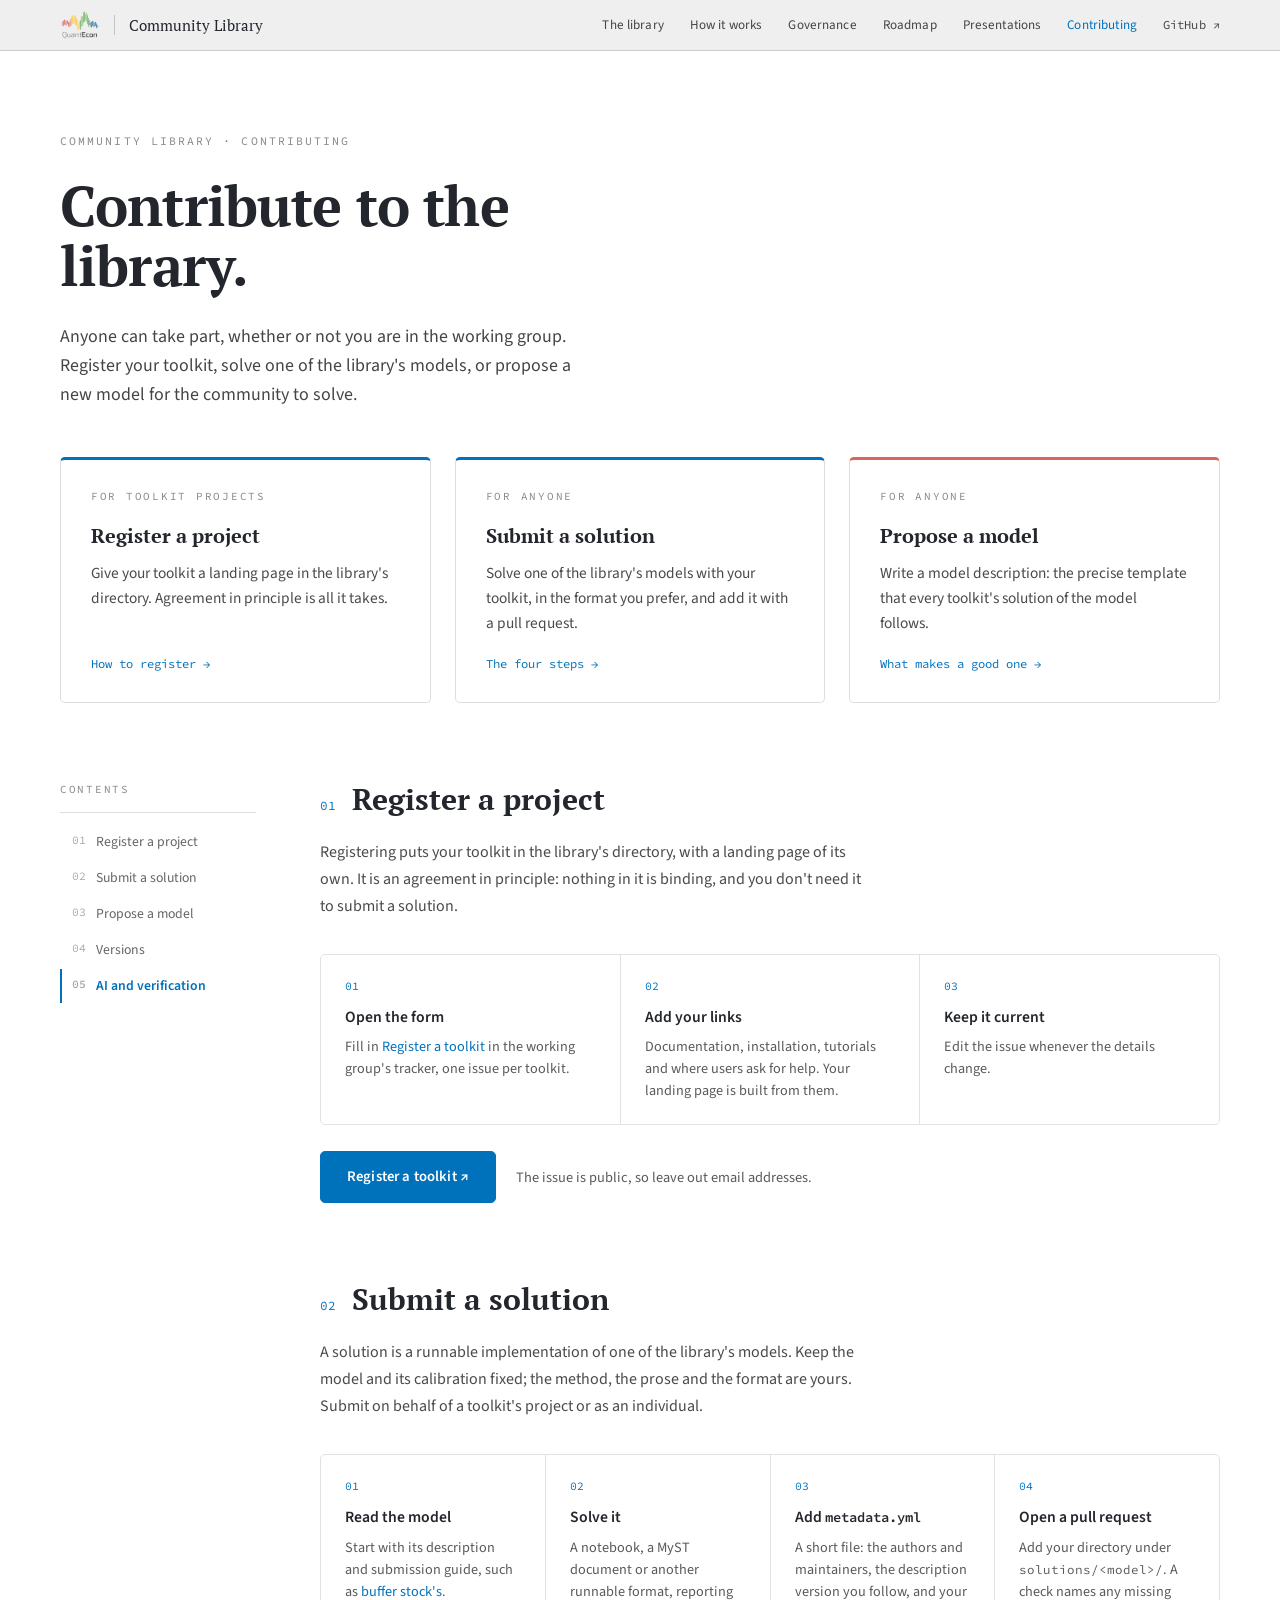
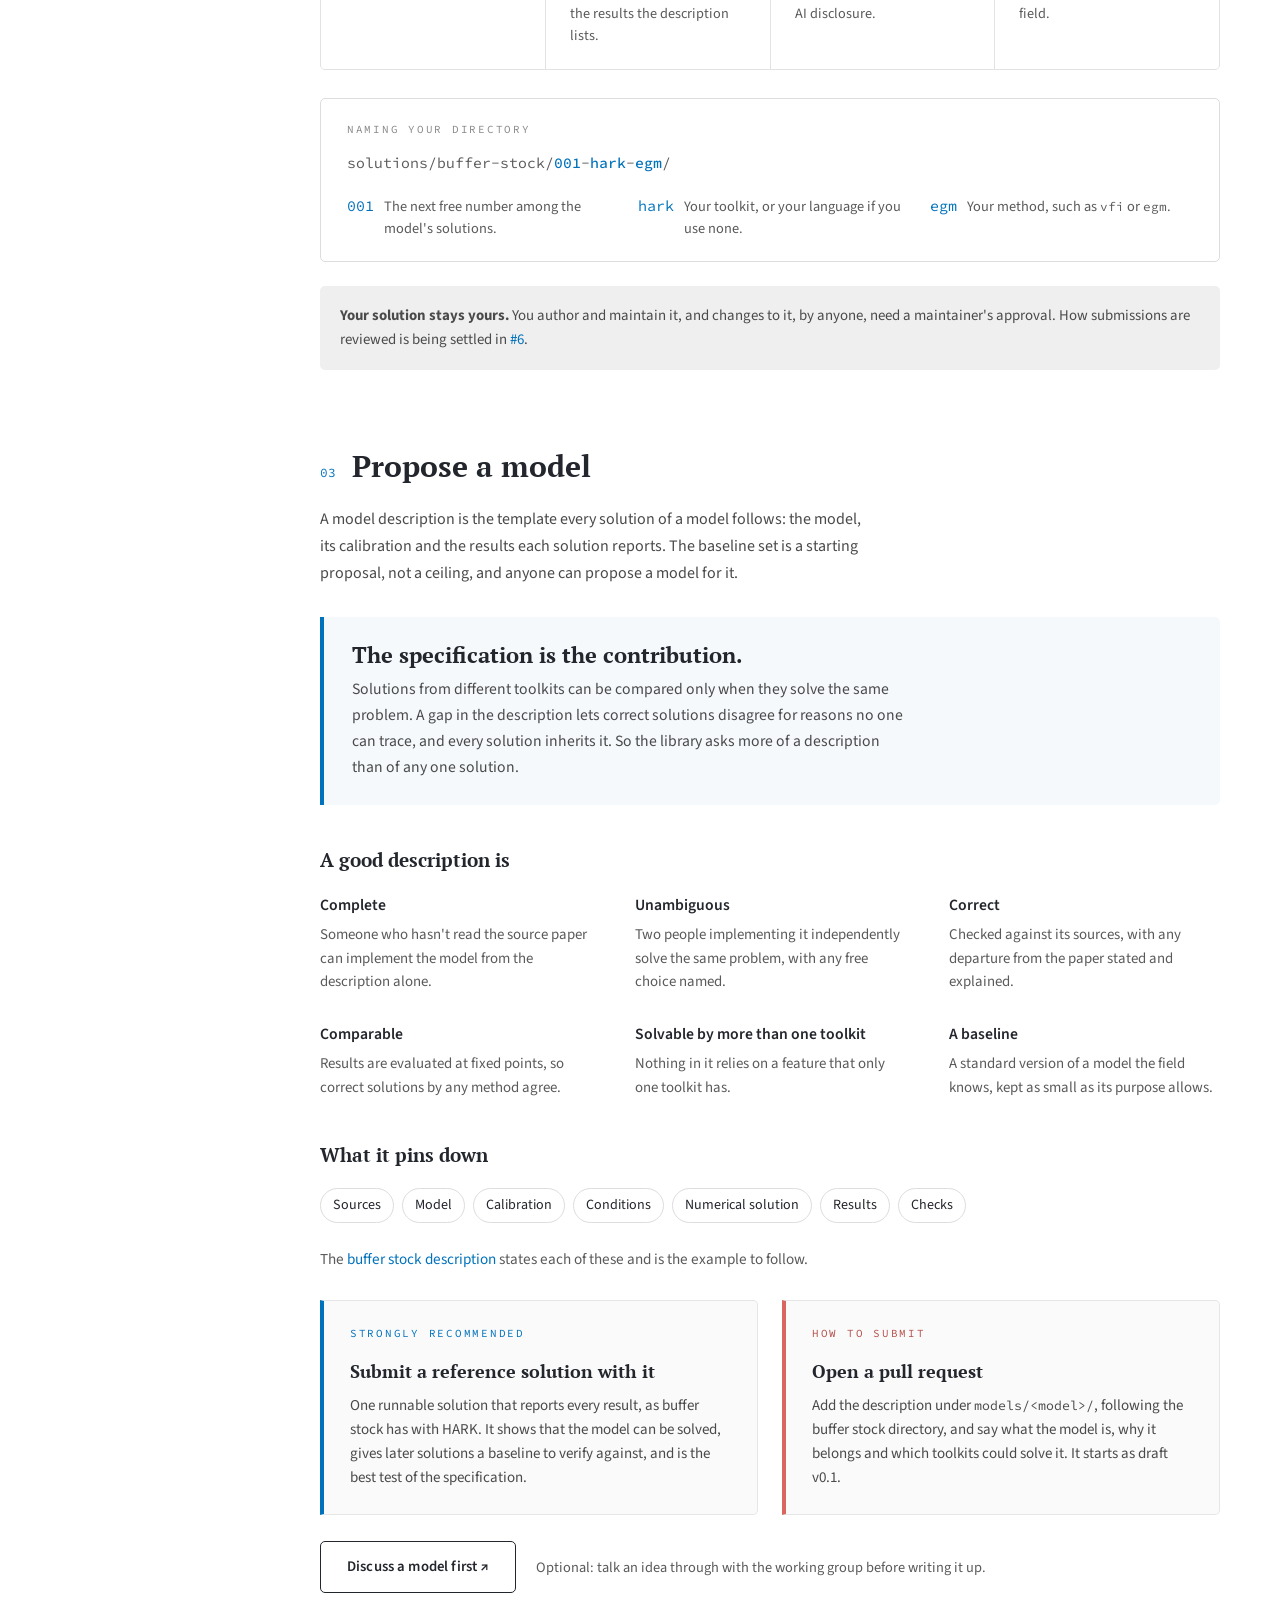
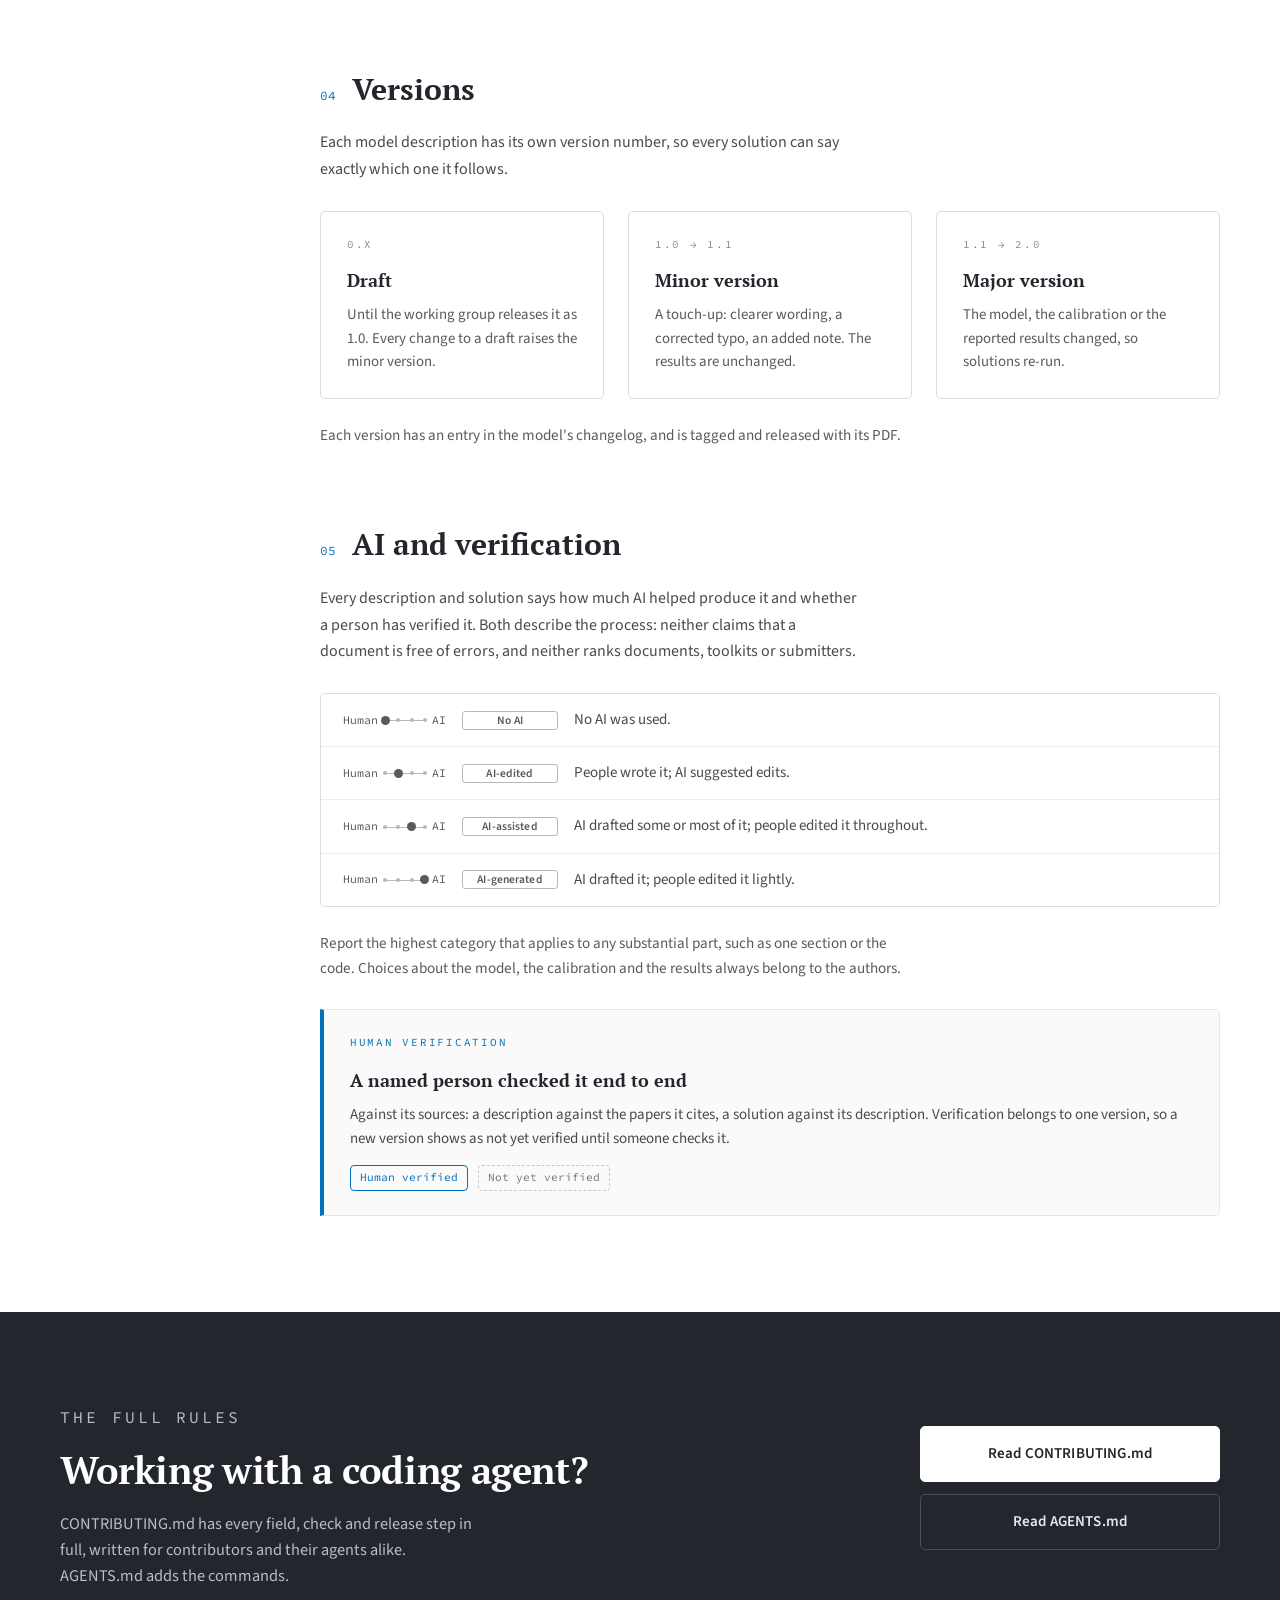
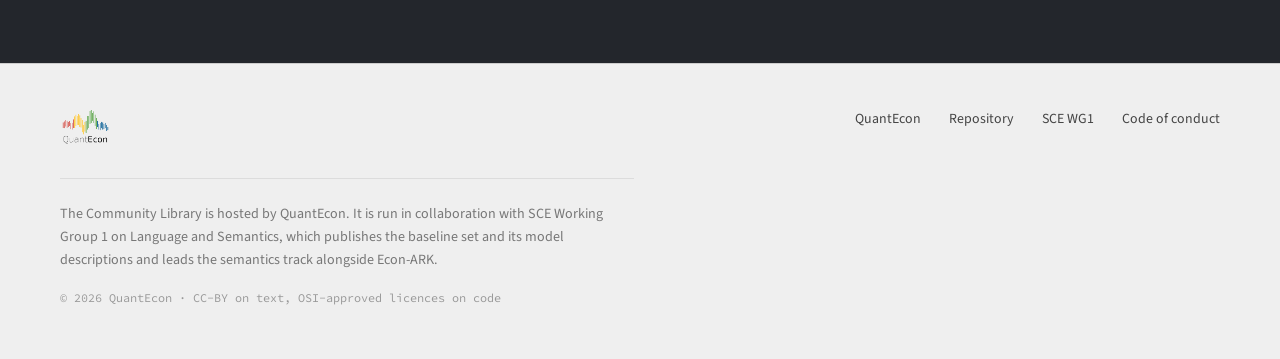
==== docs/contributing/index.html @ 9e37e5a8 "Write the contributing page for people, not from CONTRIBUTING.md CONTRIBUTING.md is the agent interf" ====
<!DOCTYPE html>
<html lang="en">
<head>
<meta charset="utf-8">
<meta name="viewport" content="width=device-width, initial-scale=1">
<title>Contribute · QuantEcon Community Library</title>
<meta name="description" content="Register your toolkit, submit a solution or propose a model for the QuantEcon Community Library.">
<meta property="og:title" content="Contribute · QuantEcon Community Library">
<meta property="og:description" content="Register your toolkit, submit a solution or propose a model for the QuantEcon Community Library.">
<meta property="og:type" content="website">
<meta property="og:url" content="https://quantecon.github.io/community-library/contributing/">
<meta property="og:image" content="https://quantecon.github.io/community-library/assets/quantecon-logo.png">
<link rel="canonical" href="https://quantecon.github.io/community-library/contributing/">
<link rel="icon" href="../assets/quantecon-logo.png">
<link rel="preconnect" href="https://fonts.googleapis.com">
<link rel="preconnect" href="https://fonts.gstatic.com" crossorigin>
<link rel="stylesheet" href="https://fonts.googleapis.com/css2?family=PT+Serif:wght@400;700&family=Source+Sans+Pro:wght@300;400;600;700&family=Source+Code+Pro:wght@400;500&display=swap">
<link rel="stylesheet" href="../site.css">
<script src="../site.js" defer></script>
</head>
<body>

<!-- The guide for people. CONTRIBUTING.md holds the full rules, for
     contributors and coding agents; when a rule there changes, update this
     page to match. tools/check_metadata.py checks the AI categories below
     against the schema. -->

<a class="skip-link" href="#main">Skip to content</a>

<div class="topbar">
  <div class="wrap topbar-inner">
    <a class="brand" href="../">
      <img src="../assets/quantecon-logo.png" alt="QuantEcon">
      <span class="brand-rule" aria-hidden="true"></span>
      <span class="brand-label">Community Library</span>
    </a>
    <nav aria-label="Primary">
      <ul class="topnav">
        <li><a href="../#library">The library</a></li>
        <li><a href="../#how">How it works</a></li>
        <li><a href="../#governance">Governance</a></li>
        <li><a href="../#roadmap">Roadmap</a></li>
        <li><a href="../#presentations">Presentations</a></li>
        <li><a href="./" aria-current="page">Contributing</a></li>
        <li class="topnav-gh"><a class="gh" href="https://github.com/QuantEcon/community-library">GitHub&nbsp;↗</a></li>
      </ul>
    </nav>
  </div>
</div>

<section class="hero">
  <div class="wrap">
    <div class="hero-main">
      <p class="hero-eyebrow">Community Library · Contributing</p>
      <h1>Contribute to the library.</h1>
      <p class="hero-lede">Anyone can take part, whether or not you are in the working group. Register your toolkit, solve one of the library's models, or propose a new model for the community to solve.</p>
    </div>
  </div>
</section>

<section class="paths" aria-labelledby="paths-title">
  <div class="wrap">
    <h2 class="sr-only" id="paths-title">Ways to contribute</h2>
    <div class="cards">
      <a class="card" href="#register">
        <span class="eyebrow">For toolkit projects</span>
        <h3>Register a project</h3>
        <p>Give your toolkit a landing page in the library's directory. Agreement in principle is all it takes.</p>
        <span class="go">How to register →</span>
      </a>
      <a class="card" href="#solution">
        <span class="eyebrow">For anyone</span>
        <h3>Submit a solution</h3>
        <p>Solve one of the library's models with your toolkit, in the format you prefer, and add it with a pull request.</p>
        <span class="go">The four steps →</span>
      </a>
      <a class="card is-secondary" href="#propose">
        <span class="eyebrow">For anyone</span>
        <h3>Propose a model</h3>
        <p>Write a model description: the precise template that every toolkit's solution of the model follows.</p>
        <span class="go">What makes a good one →</span>
      </a>
    </div>
  </div>
</section>

<div class="wrap layout">

  <nav class="rail" aria-label="Contents">
    <div class="rail-head eyebrow">Contents</div>
    <ul>
      <li><a href="#register" data-navlink="register"><span class="n">01</span>Register a project</a></li>
      <li><a href="#solution" data-navlink="solution"><span class="n">02</span>Submit a solution</a></li>
      <li><a href="#propose" data-navlink="propose"><span class="n">03</span>Propose a model</a></li>
      <li><a href="#versions" data-navlink="versions"><span class="n">04</span>Versions</a></li>
      <li><a href="#ai" data-navlink="ai"><span class="n">05</span>AI and verification</a></li>
    </ul>
  </nav>

  <main class="main" id="main">

    <section class="section" id="register" data-spy="register">
      <div class="section-head">
        <span class="n">01</span>
        <h2>Register a project</h2>
      </div>
      <p class="section-lede">Registering puts your toolkit in the library's directory, with a landing page of its own. It is an agreement in principle: nothing in it is binding, and you don't need it to submit a solution.</p>

      <div class="steps">
        <div class="step">
          <span class="n">01</span>
          <h3>Open the form</h3>
          <p>Fill in <a href="https://github.com/econ-ark/sce-wg-1/issues/new?template=register-toolkit.yml">Register a toolkit</a> in the working group's tracker, one issue per toolkit.</p>
        </div>
        <div class="step">
          <span class="n">02</span>
          <h3>Add your links</h3>
          <p>Documentation, installation, tutorials and where users ask for help. Your landing page is built from them.</p>
        </div>
        <div class="step">
          <span class="n">03</span>
          <h3>Keep it current</h3>
          <p>Edit the issue whenever the details change.</p>
        </div>
      </div>

      <div class="section-actions">
        <a class="btn btn-solid" href="https://github.com/econ-ark/sce-wg-1/issues/new?template=register-toolkit.yml">Register a toolkit ↗</a>
        <span class="section-actions-note">The issue is public, so leave out email addresses.</span>
      </div>
    </section>

    <section class="section" id="solution" data-spy="solution">
      <div class="section-head">
        <span class="n">02</span>
        <h2>Submit a solution</h2>
      </div>
      <p class="section-lede">A solution is a runnable implementation of one of the library's models. Keep the model and its calibration fixed; the method, the prose and the format are yours. Submit on behalf of a toolkit's project or as an individual.</p>

      <div class="steps">
        <div class="step">
          <span class="n">01</span>
          <h3>Read the model</h3>
          <p>Start with its description and submission guide, such as <a href="../models/buffer-stock/">buffer stock's</a>.</p>
        </div>
        <div class="step">
          <span class="n">02</span>
          <h3>Solve it</h3>
          <p>A notebook, a MyST document or another runnable format, reporting the results the description lists.</p>
        </div>
        <div class="step">
          <span class="n">03</span>
          <h3>Add <code>metadata.yml</code></h3>
          <p>A short file: the authors and maintainers, the description version you follow, and your AI disclosure.</p>
        </div>
        <div class="step">
          <span class="n">04</span>
          <h3>Open a pull request</h3>
          <p>Add your directory under <code>solutions/&lt;model&gt;/</code>. A check names any missing field.</p>
        </div>
      </div>

      <figure class="anatomy">
        <figcaption class="eyebrow">Naming your directory</figcaption>
        <p class="anatomy-path"><code>solutions/buffer-stock/<b>001</b>-<b>hark</b>-<b>egm</b>/</code></p>
        <dl class="anatomy-key">
          <div><dt><code>001</code></dt><dd>The next free number among the model's solutions.</dd></div>
          <div><dt><code>hark</code></dt><dd>Your toolkit, or your language if you use none.</dd></div>
          <div><dt><code>egm</code></dt><dd>Your method, such as <code>vfi</code> or <code>egm</code>.</dd></div>
        </dl>
      </figure>

      <p class="callout"><strong>Your solution stays yours.</strong> You author and maintain it, and changes to it, by anyone, need a maintainer's approval. How submissions are reviewed is being settled in <a href="https://github.com/QuantEcon/community-library/issues/6">#6</a>.</p>
    </section>

    <section class="section" id="propose" data-spy="propose">
      <div class="section-head">
        <span class="n">03</span>
        <h2>Propose a model</h2>
      </div>
      <p class="section-lede">A model description is the template every solution of a model follows: the model, its calibration and the results each solution reports. The baseline set is a starting proposal, not a ceiling, and anyone can propose a model for it.</p>

      <blockquote class="principle">
        <p class="principle-head">The specification is the contribution.</p>
        <p>Solutions from different toolkits can be compared only when they solve the same problem. A gap in the description lets correct solutions disagree for reasons no one can trace, and every solution inherits it. So the library asks more of a description than of any one solution.</p>
      </blockquote>

      <h3 class="sub-head">A good description is</h3>
      <dl class="payoff-grid">
        <div><dt>Complete</dt><dd>Someone who hasn't read the source paper can implement the model from the description alone.</dd></div>
        <div><dt>Unambiguous</dt><dd>Two people implementing it independently solve the same problem, with any free choice named.</dd></div>
        <div><dt>Correct</dt><dd>Checked against its sources, with any departure from the paper stated and explained.</dd></div>
        <div><dt>Comparable</dt><dd>Results are evaluated at fixed points, so correct solutions by any method agree.</dd></div>
        <div><dt>Solvable by more than one toolkit</dt><dd>Nothing in it relies on a feature that only one toolkit has.</dd></div>
        <div><dt>A baseline</dt><dd>A standard version of a model the field knows, kept as small as its purpose allows.</dd></div>
      </dl>

      <h3 class="sub-head">What it pins down</h3>
      <ul class="chips" aria-label="The parts of a model description">
        <li>Sources</li>
        <li>Model</li>
        <li>Calibration</li>
        <li>Conditions</li>
        <li>Numerical solution</li>
        <li>Results</li>
        <li>Checks</li>
      </ul>
      <p class="section-note">The <a href="../models/buffer-stock/">buffer stock description</a> states each of these and is the example to follow.</p>

      <div class="panels">
        <div class="panel">
          <span class="eyebrow">Strongly recommended</span>
          <h3>Submit a reference solution with it</h3>
          <p>One runnable solution that reports every result, as buffer stock has with HARK. It shows that the model can be solved, gives later solutions a baseline to verify against, and is the best test of the specification.</p>
        </div>
        <div class="panel is-secondary">
          <span class="eyebrow">How to submit</span>
          <h3>Open a pull request</h3>
          <p>Add the description under <code>models/&lt;model&gt;/</code>, following the buffer stock directory, and say what the model is, why it belongs and which toolkits could solve it. It starts as draft v0.1.</p>
        </div>
      </div>

      <div class="section-actions">
        <a class="btn btn-outline" href="https://github.com/econ-ark/sce-wg-1/issues/new?template=model-family.yml">Discuss a model first ↗</a>
        <span class="section-actions-note">Optional: talk an idea through with the working group before writing it up.</span>
      </div>
    </section>

    <section class="section" id="versions" data-spy="versions">
      <div class="section-head">
        <span class="n">04</span>
        <h2>Versions</h2>
      </div>
      <p class="section-lede">Each model description has its own version number, so every solution can say exactly which one it follows.</p>

      <div class="roles versions">
        <div class="role">
          <span class="eyebrow">0.x</span>
          <h3>Draft</h3>
          <p>Until the working group releases it as 1.0. Every change to a draft raises the minor version.</p>
        </div>
        <div class="role">
          <span class="eyebrow">1.0 → 1.1</span>
          <h3>Minor version</h3>
          <p>A touch-up: clearer wording, a corrected typo, an added note. The results are unchanged.</p>
        </div>
        <div class="role">
          <span class="eyebrow">1.1 → 2.0</span>
          <h3>Major version</h3>
          <p>The model, the calibration or the reported results changed, so solutions re-run.</p>
        </div>
      </div>
      <p class="section-note">Each version has an entry in the model's changelog, and is tagged and released with its PDF.</p>
    </section>

    <section class="section" id="ai" data-spy="ai">
      <div class="section-head">
        <span class="n">05</span>
        <h2>AI and verification</h2>
      </div>
      <p class="section-lede">Every description and solution says how much AI helped produce it and whether a person has verified it. Both describe the process: neither claims that a document is free of errors, and neither ranks documents, toolkits or submitters.</p>

      <ul class="ai-scale" aria-label="The four AI-assistance categories">
        <li><span class="ai-position" aria-hidden="true">Human <span class="track"><i class="at"></i><i></i><i></i><i></i></span> AI</span><span class="ai-chip" data-level="0">No AI</span><span class="ai-summary">No AI was used.</span></li>
        <li><span class="ai-position" aria-hidden="true">Human <span class="track"><i></i><i class="at"></i><i></i><i></i></span> AI</span><span class="ai-chip" data-level="1">AI-edited</span><span class="ai-summary">People wrote it; AI suggested edits.</span></li>
        <li><span class="ai-position" aria-hidden="true">Human <span class="track"><i></i><i></i><i class="at"></i><i></i></span> AI</span><span class="ai-chip" data-level="2">AI-assisted</span><span class="ai-summary">AI drafted some or most of it; people edited it throughout.</span></li>
        <li><span class="ai-position" aria-hidden="true">Human <span class="track"><i></i><i></i><i></i><i class="at"></i></span> AI</span><span class="ai-chip" data-level="3">AI-generated</span><span class="ai-summary">AI drafted it; people edited it lightly.</span></li>
      </ul>
      <p class="section-note">Report the highest category that applies to any substantial part, such as one section or the code. Choices about the model, the calibration and the results always belong to the authors.</p>

      <div class="panels">
        <div class="panel">
          <span class="eyebrow">Human verification</span>
          <h3>A named person checked it end to end</h3>
          <p>Against its sources: a description against the papers it cites, a solution against its description. Verification belongs to one version, so a new version shows as not yet verified until someone checks it.</p>
          <p class="verify-states"><span class="doc-verified is-verified">Human verified</span> <span class="doc-verified">Not yet verified</span></p>
        </div>
      </div>
    </section>

  </main>
</div>

<section class="cta">
  <div class="wrap">
    <div class="cta-copy">
      <p class="cta-eyebrow">The full rules</p>
      <h2>Working with a coding agent?</h2>
      <p>CONTRIBUTING.md has every field, check and release step in full, written for contributors and their agents alike. AGENTS.md adds the commands.</p>
    </div>
    <div class="cta-actions">
      <a class="btn btn-light" href="https://github.com/QuantEcon/community-library/blob/main/CONTRIBUTING.md">Read CONTRIBUTING.md</a>
      <a class="btn btn-ghost" href="https://github.com/QuantEcon/community-library/blob/main/AGENTS.md">Read AGENTS.md</a>
    </div>
  </div>
</section>

<footer class="site-footer">
  <div class="wrap">
    <div class="footer-top">
      <div>
        <img src="../assets/quantecon-logo.png" alt="QuantEcon">
      </div>
      <ul class="footer-links">
        <li><a href="https://quantecon.org">QuantEcon</a></li>
        <li><a href="https://github.com/QuantEcon/community-library">Repository</a></li>
        <li><a href="https://econ-ark.github.io/sce-wg-1/">SCE WG1</a></li>
        <li><a href="https://econ-ark.github.io/sce-wg-1/code-of-conduct.html">Code of conduct</a></li>
      </ul>
    </div>
    <p class="footer-note">The Community Library is hosted by QuantEcon. It is run in collaboration with SCE Working Group 1 on Language and Semantics, which publishes the baseline set and its model descriptions and leads the semantics track alongside Econ-ARK.</p>
    <p class="footer-legal">© 2026 QuantEcon · CC-BY on text, OSI-approved licences on code</p>
  </div>
</footer>

</body>
</html>
---- docs/site.css ----
/* Community Library — site styles.
 *
 * Tokens, typography and UI patterns are lifted from the QuantEcon book theme
 * (QuantEcon/quantecon-book-theme, src/quantecon_book_theme/assets/styles):
 * primary #0072bc, secondary #d8655e, ink #23262c, body #444, the #efefef/#ccc
 * toolbar, and 5px bordered cards that fill dark on hover.
 */

:root {
  --qe-blue: #0072bc;
  --qe-blue-dark: #004e80;
  --qe-red: #d8655e;
  --qe-red-dark: #b5504a;
  --qe-teal: #005f5f;
  --qe-amber: #875f00;

  --ink: #23262c;
  --body: #444;
  --body-soft: #4a4a4a;
  --muted: #5a5a5a;
  --muted-soft: #555;
  --dim: #888;

  --line: #ddd;
  --line-soft: #ececec;
  --bar: #efefef;
  --bar-line: #ccc;

  --serif: "PT Serif", Georgia, serif;
  --sans: "Source Sans Pro", system-ui, -apple-system, sans-serif;
  --mono: "Source Code Pro", ui-monospace, SFMono-Regular, monospace;

  --wrap: 1240px;
  --gutter: 40px;
  --bar-h: 50px;
}

/* Derived from the accent so a single token change restyles the site. Kept
   behind @supports because the static fallback above has to hold on older
   Safari, where color-mix() would otherwise drop the declaration entirely. */
@supports (color: color-mix(in srgb, #000 50%, #fff)) {
  :root { --qe-blue-dark: color-mix(in srgb, var(--qe-blue) 68%, #000); }
}

* { box-sizing: border-box; }

html {
  scroll-behavior: smooth;
  -webkit-font-smoothing: antialiased;
  -moz-osx-font-smoothing: grayscale;
}

@media (prefers-reduced-motion: reduce) {
  html { scroll-behavior: auto; }
  * { transition: none !important; }
}

body {
  margin: 0;
  background: #fff;
  color: var(--body);
  font-family: var(--sans);
  font-size: 17px;
  line-height: 1.6;
  text-rendering: optimizeLegibility;
}

h1, h2, h3, h4 { margin: 0; font-weight: 400; }
p { margin: 0; }
ul { margin: 0; padding: 0; list-style: none; }
img { max-width: 100%; }

a {
  color: var(--qe-blue);
  text-decoration: none;
  transition: color .15s linear;
}
a:visited { color: var(--qe-blue); }
a:hover { color: var(--qe-blue-dark); text-decoration: underline; }

::selection { background: rgba(0, 114, 188, .18); }

:focus-visible {
  outline: 2px solid var(--qe-blue);
  outline-offset: 2px;
}

.wrap {
  max-width: var(--wrap);
  margin: 0 auto;
  padding: 0 var(--gutter);
}

/* Shared type utilities ---------------------------------------------------- */

.eyebrow {
  font-family: var(--mono);
  font-size: .68rem;
  letter-spacing: .16em;
  text-transform: uppercase;
  color: var(--dim);
}

.term {          /* an <em> that reads as a defined term, not as emphasis */
  font-style: normal;
  color: var(--qe-teal);
  font-weight: 600;
}

.flag {          /* a commitment or a caveat the reader must not skim past */
  font-weight: 600;
  color: var(--qe-amber);
}

.skip-link {
  position: absolute;
  left: -9999px;
  top: 0;
  z-index: 40;
  background: #fff;
  color: var(--ink);
  padding: 12px 18px;
  border: 1px solid var(--ink);
  border-radius: 5px;
}
.skip-link:focus { left: 12px; top: 12px; }

/* Top bar ------------------------------------------------------------------ */

.topbar {
  position: fixed;
  top: 0;
  left: 0;
  width: 100%;
  z-index: 20;
  background: var(--bar);
  border-bottom: 1px solid var(--bar-line);
}

.topbar-inner {
  height: var(--bar-h);
  display: flex;
  align-items: center;
  justify-content: space-between;
  gap: 24px;
}

.brand {
  display: flex;
  align-items: center;
  gap: 14px;
  flex-shrink: 0;
}
.brand:hover { text-decoration: none; }
.brand img { height: 30px; width: auto; display: block; }
.brand-rule { width: 1px; height: 20px; background: #c4c4c4; display: block; }
.brand-label {
  font-family: var(--serif);
  font-size: .95rem;
  color: var(--ink);
  white-space: nowrap;
}

.topnav {
  display: flex;
  align-items: center;
  gap: 26px;
  font-size: .82rem;
  letter-spacing: .01em;
}
.topnav a { color: var(--body); }
.topnav a:hover { color: var(--qe-blue); text-decoration: none; }
.topnav .gh { font-family: var(--mono); font-size: .76rem; }

/* Hero --------------------------------------------------------------------- */

.hero { padding: 132px 0 0; }

.hero .wrap {
  display: flex;
  gap: 72px;
  align-items: flex-start;
  flex-wrap: wrap;
}

.hero-main { flex: 1 1 560px; min-width: 0; }

.hero-eyebrow {
  font-family: var(--mono);
  font-size: .72rem;
  letter-spacing: .18em;
  text-transform: uppercase;
  color: var(--dim);
  margin-bottom: 26px;
}

.hero h1 {
  font-family: var(--serif);
  font-weight: 700;
  color: var(--ink);
  font-size: clamp(2.4rem, 4.4vw, 3.5rem);
  line-height: 1.07;
  letter-spacing: -.015em;
  max-width: 15ch;
}

.hero-lede {
  margin-top: 26px;
  font-size: 1.12rem;
  line-height: 1.62;
  color: var(--body);
  max-width: 60ch;
  text-wrap: pretty;
}

.hero-actions {
  margin-top: 30px;
  display: flex;
  flex-wrap: wrap;
  gap: 14px;
}

.hero-credit {
  margin-top: 30px;
  font-size: .88rem;
  color: var(--dim);
  line-height: 1.7;
  max-width: 56ch;
}
.hero-credit strong { color: var(--body); font-weight: 600; }

.btn {
  display: inline-block;
  padding: 13px 26px;
  border-radius: 5px;
  font-size: .92rem;
  font-weight: 600;
  letter-spacing: .01em;
  border: 1px solid transparent;
  transition: background .15s linear, color .15s linear, border-color .15s linear;
}
.btn:hover { text-decoration: none; }

.btn-solid {
  background: var(--qe-blue);
  border-color: var(--qe-blue);
  color: #fff;
}
.btn-solid:visited { color: #fff; }
.btn-solid:hover {
  background: var(--qe-blue-dark);
  border-color: var(--qe-blue-dark);
  color: #fff;
}

.btn-outline {
  background: #fff;
  border-color: var(--ink);
  color: var(--ink);
}
.btn-outline:visited { color: var(--ink); }
.btn-outline:hover { background: var(--ink); color: #fff; }

/* Hero side card ----------------------------------------------------------- */

.host-card {
  flex: 0 1 340px;
  border: 1px solid var(--line);
  border-radius: 5px;
  padding: 28px 30px 26px;
  background: #fff;
}
.host-card img { height: 52px; width: auto; display: block; margin-bottom: 20px; }
.host-card h2 {
  font-family: var(--serif);
  font-weight: 700;
  color: var(--ink);
  font-size: 1.1rem;
  line-height: 1.35;
}
.host-card p {
  margin-top: 10px;
  font-size: .92rem;
  color: var(--muted-soft);
  line-height: 1.6;
}
.host-rule { height: 1px; background: #e6e6e6; margin: 22px 0 20px; }
.host-card .eyebrow { display: block; margin-bottom: 14px; }

.alongside { display: flex; flex-direction: column; gap: 14px; }
.alongside li {
  font-size: .9rem;
  color: var(--muted-soft);
  line-height: 1.55;
  padding-left: 14px;
  border-left: 3px solid var(--qe-blue);
}
.alongside li.is-secondary { border-left-color: var(--qe-red); }
.alongside strong { color: var(--ink); font-weight: 600; }

/* Facts strip -------------------------------------------------------------- */

.facts { padding: 64px 0 0; }

.facts-row {
  border-top: 1px solid var(--line);
  border-bottom: 1px solid var(--line);
  display: flex;
  flex-wrap: wrap;
}

.fact {
  flex: 1 1 200px;
  padding: 22px 30px;
  border-right: 1px solid #eaeaea;
}
.fact:first-child { padding-left: 0; }
.fact:last-child { padding-right: 0; border-right: 0; }
.fact-value { margin-top: 7px; font-size: .95rem; color: var(--ink); }

/* Body layout: sticky contents rail + main column --------------------------- */

.layout {
  display: flex;
  gap: 64px;
  align-items: flex-start;
}

.rail {
  flex: 0 0 196px;
  position: sticky;
  top: 96px;
  padding-top: 78px;
}
.rail-head {
  padding-bottom: 14px;
  border-bottom: 1px solid var(--line);
}
.rail ul {
  display: flex;
  flex-direction: column;
  gap: 2px;
  padding-top: 12px;
}
.rail a {
  display: flex;
  gap: 10px;
  padding: 6px 0 6px 10px;
  font-size: .86rem;
  color: #666;
  border-left: 2px solid transparent;
  transition: color .15s linear, border-color .15s linear;
}
.rail a:hover { color: var(--qe-blue); text-decoration: none; }
.rail a .n { font-family: var(--mono); font-size: .72rem; color: #aaa; }
.rail a.is-active {
  color: var(--qe-blue);
  border-left-color: var(--qe-blue);
  font-weight: 600;
}

.main { flex: 1 1 auto; min-width: 0; }

/* Sections ----------------------------------------------------------------- */

.section {
  padding: 78px 0 0;
  scroll-margin-top: 80px;
}
.section:last-child { padding-bottom: 96px; }

.section-head {
  display: flex;
  align-items: baseline;
  gap: 16px;
  margin-bottom: 22px;
}
.section-head .n {
  font-family: var(--mono);
  font-size: .8rem;
  color: var(--qe-blue);
}
.section-head h2 {
  font-family: var(--serif);
  font-weight: 700;
  color: var(--ink);
  font-size: 1.9rem;
  line-height: 1.2;
}

.section-lede {
  font-size: 1rem;
  color: var(--body-soft);
  line-height: 1.68;
  max-width: 68ch;
  text-wrap: pretty;
}

/* 01 · Why ----------------------------------------------------------------- */

.why-head { margin-bottom: 34px; }

.two-col {
  display: flex;
  gap: 56px;
  flex-wrap: wrap;
}
.two-col > * { flex: 1 1 300px; min-width: 0; }
.two-col h3 {
  font-family: var(--serif);
  font-weight: 700;
  color: var(--ink);
  font-size: 1.18rem;
  margin-bottom: 12px;
}
.two-col p {
  font-size: 1rem;
  color: var(--body-soft);
  line-height: 1.68;
  text-wrap: pretty;
}

.payoffs {
  margin-top: 44px;
  padding-top: 30px;
  border-top: 1px solid var(--line);
}
.payoffs .eyebrow { display: block; margin-bottom: 24px; }
.payoff-grid {
  display: grid;
  grid-template-columns: repeat(auto-fit, minmax(260px, 1fr));
  gap: 28px 44px;
}
.payoff-grid dt {
  font-size: .98rem;
  color: var(--ink);
  font-weight: 600;
  margin-bottom: 5px;
}
.payoff-grid dd {
  margin: 0;
  font-size: .93rem;
  color: var(--muted);
  line-height: 1.6;
}

/* 02 · The library --------------------------------------------------------- */

.models {
  margin-top: 34px;
  border: 1px solid var(--line);
  border-radius: 5px;
  overflow: hidden;
}

.models-head {
  display: flex;
  align-items: center;
  justify-content: space-between;
  gap: 20px;
  padding: 14px 26px;
  background: var(--bar);
  border-bottom: 1px solid var(--line);
}
.models-head .eyebrow:first-child { color: #666; }

.model {
  display: flex;
  align-items: flex-start;
  gap: 28px;
  flex-wrap: wrap;
  padding: 22px 26px;
  background: #fff;
}
.model + .model { border-top: 1px solid var(--line-soft); }
.model-name {
  flex: 1 1 300px;
  min-width: 0;
}
.model-name h3 {
  font-family: var(--serif);
  font-weight: 700;
  color: var(--ink);
  font-size: 1.14rem;
}
.model-class { margin-top: 4px; font-size: .87rem; color: var(--dim); }

/* One slot per line, filled ones first and open ones below, in a column of
   equal-width boxes that lines up from row to row. On a narrow table the
   column moves under the model's name. */
.slots {
  flex: 0 0 auto;
  min-width: 260px;
  display: flex;
  flex-direction: column;
  gap: 8px;
}
.slot {
  white-space: nowrap;
  border: 1px dashed #c9c9c9;
  border-radius: 4px;
  padding: 5px 11px;
  font-family: var(--mono);
  font-size: .7rem;
  color: #999;
}

/* A slot a project has filled: solid where the open ones are dashed, and a
   link to the solution or the pull request that adds it. */
.slot.is-filled {
  border-style: solid;
  border-color: var(--qe-blue);
  color: var(--qe-blue);
}
a.slot.is-filled:visited { color: var(--qe-blue); }
a.slot.is-filled:hover { background: var(--qe-blue); color: #fff; text-decoration: none; }

/* Where to get each model's description: a button to its page and the PDF
   beside it, or a note while the description is planned. */
.model-description {
  margin-top: 14px;
  display: flex;
  flex-wrap: wrap;
  align-items: center;
  gap: 8px 16px;
  font-size: .87rem;
}
.model-description.is-planned {
  font-family: var(--mono);
  font-size: .72rem;
  color: var(--dim);
}
.btn-small { padding: 7px 14px; font-size: .84rem; }

.models-cta {
  display: flex;
  align-items: center;
  gap: 20px;
  flex-wrap: wrap;
  padding: 20px 26px;
  background: #fafafa;
  border-top: 1px solid var(--line-soft);
  color: var(--ink);
  transition: background .15s linear, color .15s linear;
}
.models-cta:visited { color: var(--ink); }
.models-cta:hover { background: var(--ink); color: #fff; text-decoration: none; }
.models-cta span:first-child { flex: 1 1 300px; font-size: .95rem; color: inherit; }
.models-cta .go { font-family: var(--mono); font-size: .72rem; color: inherit; opacity: .75; }

.footnote {
  margin-top: 16px;
  font-size: .87rem;
  color: var(--dim);
  line-height: 1.6;
  max-width: 74ch;
}

/* 03 · How it works -------------------------------------------------------- */

.cards {
  margin-top: 32px;
  display: flex;
  gap: 24px;
  flex-wrap: wrap;
}
.card {
  flex: 1 1 320px;
  border: 1px solid var(--line);
  border-radius: 5px;
  padding: 28px 30px;
  border-top: 3px solid var(--qe-blue);
}
.card.is-secondary { border-top-color: var(--qe-red); }
.card .eyebrow { display: block; margin-bottom: 14px; }
.card h3 {
  font-family: var(--serif);
  font-weight: 700;
  color: var(--ink);
  font-size: 1.24rem;
  margin-bottom: 10px;
}
.card p { font-size: .96rem; color: var(--body-soft); line-height: 1.62; }

.aside-note {
  margin-top: 22px;
  padding-left: 20px;
  border-left: 3px solid var(--line);
  font-size: .95rem;
  color: var(--muted);
  line-height: 1.65;
  max-width: 74ch;
}

/* 04 · Model descriptions -------------------------------------------------- */

.steps {
  margin-top: 34px;
  display: grid;
  grid-template-columns: repeat(auto-fit, minmax(210px, 1fr));
  gap: 1px;
  background: #e2e2e2;
  border: 1px solid #e2e2e2;
  border-radius: 5px;
  overflow: hidden;
}
.step { background: #fff; padding: 22px 24px; }
.step .n {
  display: block;
  font-family: var(--mono);
  font-size: .72rem;
  color: var(--qe-blue);
  margin-bottom: 10px;
}
.step h3 {
  font-size: .98rem;
  color: var(--ink);
  font-weight: 600;
  margin-bottom: 6px;
}
.step p { font-size: .89rem; color: var(--muted); line-height: 1.55; }

.panels {
  margin-top: 28px;
  display: flex;
  gap: 24px;
  flex-wrap: wrap;
}
.panel {
  flex: 1 1 320px;
  background: #fafafa;
  border: 1px solid #e6e6e6;
  border-left: 4px solid var(--qe-blue);
  border-radius: 0 5px 5px 0;
  padding: 24px 26px;
}
.panel.is-secondary { border-left-color: var(--qe-red); }
.panel .eyebrow { display: block; margin-bottom: 16px; color: var(--qe-blue); }
.panel.is-secondary .eyebrow { color: var(--qe-red-dark); }
.panel ul {
  display: flex;
  flex-direction: column;
  gap: 10px;
  font-size: .94rem;
  color: var(--body-soft);
  line-height: 1.5;
}

.section-note {
  margin-top: 24px;
  font-size: .95rem;
  color: var(--muted);
  line-height: 1.65;
  max-width: 74ch;
  text-wrap: pretty;
}

/* 05 · The ask ------------------------------------------------------------- */

.ask { margin-top: 10px; }
.ask h3 { margin-bottom: 16px; }
.ask-list { display: flex; flex-direction: column; gap: 14px; }
.ask-list li {
  font-size: .96rem;
  color: var(--body-soft);
  line-height: 1.55;
  padding-bottom: 14px;
  border-bottom: 1px solid var(--line-soft);
}
.ask-list li:last-child { padding-bottom: 0; border-bottom: 0; }
.ask-list strong { font-weight: 600; }

.callout {
  margin-top: 24px;
  padding: 18px 20px;
  background: var(--bar);
  border-radius: 5px;
  font-size: .93rem;
  color: var(--body-soft);
  line-height: 1.6;
}

/* 06 · Who does what ------------------------------------------------------- */

.roles {
  display: grid;
  grid-template-columns: repeat(auto-fit, minmax(250px, 1fr));
  gap: 24px;
  margin-top: 10px;
}
.role {
  border: 1px solid var(--line);
  border-radius: 5px;
  padding: 24px 26px;
  transition: border-color .15s linear;
}
.role:hover { border-color: var(--ink); }
.role .eyebrow { display: block; margin-bottom: 12px; }
.role.is-host .eyebrow { color: var(--qe-blue); }
.role h3 {
  font-family: var(--serif);
  font-weight: 700;
  color: var(--ink);
  font-size: 1.14rem;
  margin-bottom: 8px;
}
.role p { font-size: .93rem; color: var(--muted); line-height: 1.6; }

/* 07 · Roadmap ------------------------------------------------------------- */

.phases {
  display: flex;
  gap: 24px;
  flex-wrap: wrap;
  margin-top: 10px;
}
.phase {
  flex: 1 1 330px;
  border: 1px solid var(--line);
  border-radius: 5px;
  overflow: hidden;
}
.phase-head {
  display: flex;
  align-items: center;
  justify-content: space-between;
  gap: 16px;
  padding: 14px 26px;
  background: var(--qe-blue);
}
.phase.is-later .phase-head { background: var(--ink); }
.phase-head h3 {
  font-family: var(--serif);
  font-weight: 700;
  color: #fff;
  font-size: 1.08rem;
}
.phase-term {
  font-family: var(--mono);
  font-size: .7rem;
  color: #fff;
  opacity: .85;
}
.phase.is-later .phase-term { opacity: .7; }
.phase ul {
  display: flex;
  flex-direction: column;
  gap: 12px;
  padding: 22px 26px;
  font-size: .94rem;
  color: var(--body-soft);
  line-height: 1.55;
}

/* 08 · Contribute ---------------------------------------------------------- */

.repo-link {
  margin-top: 30px;
  display: flex;
  align-items: center;
  gap: 24px;
  flex-wrap: wrap;
  border: 1px solid var(--ink);
  border-radius: 5px;
  padding: 22px 26px;
  color: var(--ink);
  transition: background .15s linear, color .15s linear;
}
.repo-link:visited { color: var(--ink); }
.repo-link:hover { background: var(--ink); color: #fff; text-decoration: none; }
.repo-link .about { flex: 1 1 300px; }
.repo-link .name {
  display: block;
  font-family: var(--mono);
  font-size: 1rem;
  color: inherit;
}
.repo-link .desc {
  display: block;
  margin-top: 6px;
  font-size: .9rem;
  color: inherit;
  opacity: .7;
}
.repo-link .go { font-family: var(--mono); font-size: .75rem; color: inherit; opacity: .75; }

.meta-grid {
  margin-top: 28px;
  display: grid;
  grid-template-columns: repeat(auto-fit, minmax(240px, 1fr));
  gap: 26px 40px;
}
.meta-grid > div { padding-top: 16px; border-top: 1px solid var(--line); }
.meta-grid .eyebrow { display: block; margin-bottom: 8px; }
.meta-grid p { font-size: .93rem; color: var(--body-soft); line-height: 1.6; }

/* Closing call to action --------------------------------------------------- */

.cta { background: var(--ink); padding: 74px 0; }
.cta .wrap {
  display: flex;
  gap: 56px;
  align-items: center;
  flex-wrap: wrap;
}
.cta-copy { flex: 1 1 460px; min-width: 0; }
.cta-eyebrow {
  font-family: var(--mono);
  font-size: .7rem;
  letter-spacing: .18em;
  text-transform: uppercase;
  color: #8b9099;
  margin-bottom: 18px;
}
.cta h2 {
  font-family: var(--serif);
  font-weight: 700;
  color: #fff;
  font-size: clamp(1.8rem, 3vw, 2.5rem);
  line-height: 1.15;
  letter-spacing: -.01em;
}
.cta p {
  margin-top: 18px;
  font-size: 1.02rem;
  color: #b9bdc4;
  line-height: 1.6;
  max-width: 52ch;
}
.cta-actions {
  flex: 0 1 300px;
  display: flex;
  flex-direction: column;
  gap: 12px;
}
.cta-actions .btn { text-align: center; padding: 15px 26px; font-size: .94rem; }

.btn-light { background: #fff; border-color: #fff; color: var(--ink); }
.btn-light:visited { color: var(--ink); }
.btn-light:hover { background: var(--qe-blue); border-color: var(--qe-blue); color: #fff; }

.btn-ghost { background: transparent; border-color: #4a4f57; color: #e6e8ea; }
.btn-ghost:visited { color: #e6e8ea; }
.btn-ghost:hover { border-color: #fff; color: #fff; background: transparent; }

/* Footer ------------------------------------------------------------------- */

.site-footer {
  background: var(--bar);
  border-top: 1px solid var(--bar-line);
  padding: 44px 0 52px;
}
.footer-top {
  display: flex;
  gap: 40px;
  flex-wrap: wrap;
  align-items: flex-start;
  justify-content: space-between;
}
.footer-top img { height: 38px; width: auto; display: block; }
.footer-links {
  display: flex;
  gap: 28px;
  flex-wrap: wrap;
  font-size: .87rem;
}
.footer-links a { color: var(--body); }
.footer-links a:hover { color: var(--qe-blue); }
.footer-links .tbd { color: #999; }

.footer-note {
  margin-top: 32px;
  padding-top: 24px;
  border-top: 1px solid #dcdcdc;
  font-size: .88rem;
  color: #777;
  line-height: 1.65;
  max-width: 82ch;
}
.footer-legal {
  margin-top: 16px;
  font-family: var(--mono);
  font-size: .74rem;
  color: #999;
}

/* AI-assistance category ------------------------------------------------- */

/* The category's word (CONTRIBUTING.md defines the four) in a neutral outlined
   chip. It names how the work was produced, so it carries no scale and no
   red-to-green judgement, and it reads the same printed in greyscale. */
.ai-chip {
  display: inline-block;
  padding: 0 7px;
  border: 1px solid #b5b9bf;
  border-radius: 3px;
  font-family: var(--sans);
  font-size: .72rem;
  font-weight: 600;
  letter-spacing: .01em;
  line-height: 1.5;
  color: var(--muted);
  white-space: nowrap;
}
.slot .ai-chip { margin-left: 10px; }
a.slot.is-filled:hover .ai-chip { border-color: #fff; color: #fff; }

/* On the description page and in the PDF, the chip also has a picture: a
   marker on a line from Human to AI at the category's position. A position
   rather than a fill, so it does not read as progress. */
.ai-position {
  display: inline-flex;
  align-items: center;
  gap: 5px;
  font-family: var(--mono);
  font-size: .72rem;
  color: var(--muted);
  white-space: nowrap;
}
.ai-position .track {
  position: relative;
  display: inline-flex;
  justify-content: space-between;
  align-items: center;
  width: 44px;
  height: 10px;
}
.ai-position .track::before {
  content: "";
  position: absolute;
  left: 0;
  right: 0;
  top: 50%;
  border-top: 1px solid #b5b9bf;
}
.ai-position .track i { position: relative; width: 4px; height: 4px; border-radius: 50%; background: #b5b9bf; }
.ai-position .track i.at { width: 9px; height: 9px; margin: 0 -2.5px; background: var(--muted); }

/* Once a person has verified a solution or a description against its current
   version, it carries a "Verified" badge: the slot's or the button's own
   colours, inverted. tools/check_metadata.py keeps data-verified in step with
   the records. */
.slot[data-verified="true"]::after,
[data-model-description][data-verified="true"]::after {
  content: "✓ Verified";
  display: inline-block;
  margin-left: 10px;
  padding: 1px 7px;
  border-radius: 3px;
  font-family: var(--sans);
  font-size: .72rem;
  font-weight: 600;
  letter-spacing: .02em;
  vertical-align: 1px;
}
.slot[data-verified="true"]::after { background: var(--qe-blue); color: #fff; }
a.slot[data-verified="true"]:hover::after { background: #fff; color: var(--qe-blue); }
[data-model-description][data-verified="true"]::after { background: #fff; color: var(--qe-blue); }

/* Read by screen readers, not shown. */
.sr-only {
  position: absolute;
  width: 1px;
  height: 1px;
  overflow: hidden;
  clip: rect(0 0 0 0);
  white-space: nowrap;
}

/* Model description pages (built by tools/build_pages.py) ------------------- */

.doc { padding: calc(var(--bar-h) + 56px) 0 88px; }

.doc-head {
  display: flex;
  flex-wrap: wrap;
  align-items: flex-start;
  justify-content: space-between;
  gap: 28px 48px;
  padding-bottom: 32px;
  margin-bottom: 40px;
  border-bottom: 1px solid var(--line);
}
.doc-title { flex: 1 1 420px; min-width: 0; }
.doc-title h1 {
  margin-top: 10px;
  font-family: var(--serif);
  font-weight: 700;
  color: var(--ink);
  font-size: 2.5rem;
  line-height: 1.15;
}
.doc-downloads { margin-top: 16px; font-size: .92rem; }

/* The version box, as at the top right of the PDF. */
.doc-status {
  flex: 0 1 330px;
  display: grid;
  gap: 7px;
  padding: 16px 20px;
  border: 1px solid var(--line);
  border-radius: 5px;
  font-size: .84rem;
  line-height: 1.45;
  color: var(--body-soft);
}
.doc-version strong { color: var(--ink); }
.doc-ai { display: flex; flex-wrap: wrap; align-items: center; gap: 6px 10px; }
.doc-ai-summary { color: var(--body-soft); }
.doc-ai-uses { color: var(--muted); }
/* Verification follows the library table's slots: solid blue once a person
   has verified this version, dashed grey until then, always with words. */
.doc-verified {
  justify-self: start;
  padding: 3px 9px;
  border: 1px dashed #c9c9c9;
  border-radius: 4px;
  font-family: var(--mono);
  font-size: .7rem;
  color: #777;
}
.doc-verified.is-verified { border-style: solid; border-color: var(--qe-blue); color: var(--qe-blue); }
.doc-levels { font-size: .78rem; }

.doc-body { max-width: 74ch; font-size: 1.02rem; line-height: 1.7; }
.doc-body h2 {
  margin: 52px 0 16px;
  font-family: var(--serif);
  font-weight: 700;
  color: var(--ink);
  font-size: 1.6rem;
  line-height: 1.25;
}
.doc-body h2:first-child { margin-top: 0; }
.doc-body h3 { margin: 32px 0 12px; font-weight: 600; color: var(--ink); font-size: 1.15rem; }
.doc-body [id] { scroll-margin-top: calc(var(--bar-h) + 24px); }
.doc-body p { margin: 0 0 1.05em; }
.doc-body ul, .doc-body ol { margin: 0 0 1.05em; padding-left: 1.4em; list-style: revert; }
.doc-body .header-anchor {
  margin-left: .35em;
  font-family: var(--mono);
  font-size: .75em;
  color: var(--dim);
  opacity: 0;
}
.doc-body h2:hover .header-anchor,
.doc-body h3:hover .header-anchor,
.doc-body .header-anchor:focus { opacity: 1; text-decoration: none; }

/* Display equations and tables scroll inside their own box on a phone. */
.doc-body .math-display { margin: 1.3em 0; overflow-x: auto; overflow-y: hidden; }
.table-wrap { margin: 1.5em 0; overflow-x: auto; }
.doc-body table { border-collapse: collapse; font-size: .94rem; }
.doc-body th, .doc-body td {
  padding: 8px 22px 8px 0;
  border-bottom: 1px solid var(--line-soft);
  text-align: left;
  vertical-align: top;
}
.doc-body th { font-weight: 600; color: var(--ink); border-bottom-color: var(--bar-line); }

.doc-body .footnotes-sep { margin: 52px 0 18px; border: 0; border-top: 1px solid var(--line); }
.doc-body .footnotes { font-size: .9rem; color: var(--body-soft); }
.doc-body .footnotes-list { list-style: decimal; }

.doc-license {
  max-width: 74ch;
  margin-top: 44px;
  padding-top: 18px;
  border-top: 1px solid var(--line-soft);
  font-size: .86rem;
  color: var(--muted);
}

@media (max-width: 820px) {
  .doc { padding-top: calc(var(--bar-h) + 36px); }
  .doc-title h1 { font-size: 2rem; }
  .doc-status { flex: 1 1 100%; }
}

/* Contributing page -------------------------------------------------------- */

/* The guide for people, docs/contributing/index.html. It is built from the
   landing page's parts (cards, steps, panels, roles, the rail) and adds the
   few below. */

.topnav a[aria-current="page"] { color: var(--qe-blue); }

/* The three ways to contribute, each card one link. */
.paths { padding-top: 48px; }
.paths .cards { margin-top: 0; }
a.card {
  display: flex;
  flex-direction: column;
  color: var(--body-soft);
  transition: border-color .15s linear;
}
a.card:visited { color: var(--body-soft); }
a.card:hover { border-color: var(--ink); border-top-color: var(--qe-blue); text-decoration: none; }
a.card.is-secondary:hover { border-top-color: var(--qe-red); }
a.card p { flex: 1; }
a.card .go {
  margin-top: 18px;
  font-family: var(--mono);
  font-size: .76rem;
  color: var(--qe-blue);
}

.sub-head {
  margin: 40px 0 18px;
  font-family: var(--serif);
  font-weight: 700;
  color: var(--ink);
  font-size: 1.18rem;
}

.section-actions {
  margin-top: 26px;
  display: flex;
  flex-wrap: wrap;
  align-items: center;
  gap: 12px 20px;
}
.section-actions-note { font-size: .9rem; color: var(--muted); }

.step code, .panel code, .anatomy code { font-family: var(--mono); font-size: .88em; }

.panel h3 {
  font-family: var(--serif);
  font-weight: 700;
  color: var(--ink);
  font-size: 1.1rem;
  margin-bottom: 8px;
}
.panel p { font-size: .94rem; color: var(--body-soft); line-height: 1.6; }

/* A solution's directory name, taken apart. */
.anatomy {
  margin: 28px 0 0;
  padding: 22px 26px;
  border: 1px solid var(--line);
  border-radius: 5px;
}
.anatomy figcaption { display: block; margin-bottom: 12px; }
.anatomy-path { font-size: 1.05rem; color: var(--muted); white-space: nowrap; overflow-x: auto; }
.anatomy-path b { font-weight: 500; color: var(--qe-blue); }
.anatomy-key {
  margin: 16px 0 0;
  display: grid;
  grid-template-columns: repeat(auto-fit, minmax(200px, 1fr));
  gap: 10px 28px;
}
.anatomy-key div { display: flex; gap: 10px; align-items: baseline; }
.anatomy-key dt { color: var(--qe-blue); }
.anatomy-key dd { margin: 0; font-size: .9rem; color: var(--muted); line-height: 1.5; }

/* The one idea in "Propose a model" a reader must not skim past. */
.principle {
  margin: 30px 0 0;
  padding: 24px 28px;
  border-left: 4px solid var(--qe-blue);
  background: #f5f9fc;
  border-radius: 0 5px 5px 0;
}
.principle-head {
  margin-bottom: 8px;
  font-family: var(--serif);
  font-weight: 700;
  color: var(--ink);
  font-size: 1.4rem;
  line-height: 1.25;
}
.principle p:last-child { font-size: .98rem; color: var(--body-soft); line-height: 1.65; max-width: 70ch; }

.versions { margin-top: 28px; }

.chips { display: flex; flex-wrap: wrap; gap: 8px; }
.chips li {
  padding: 5px 12px;
  border: 1px solid var(--line);
  border-radius: 999px;
  font-size: .88rem;
  color: var(--ink);
}

/* The AI categories in order, each at its place on the line from Human to AI. */
.ai-scale {
  margin-top: 28px;
  border: 1px solid var(--line);
  border-radius: 5px;
}
.ai-scale li {
  display: flex;
  flex-wrap: wrap;
  align-items: center;
  gap: 8px 16px;
  padding: 14px 22px;
  border-top: 1px solid var(--line-soft);
}
.ai-scale li:first-child { border-top: 0; }
.ai-scale .ai-chip { min-width: 96px; text-align: center; }
.ai-summary { font-size: .94rem; color: var(--body-soft); }

.verify-states { margin-top: 14px; display: flex; flex-wrap: wrap; gap: 10px; }

/* Responsive --------------------------------------------------------------- */

/* Below this the contents rail and the main column can no longer share a row
   without squeezing the prose; the rail duplicates the top bar, so it goes. */
@media (max-width: 1024px) {
  .rail { display: none; }
  .layout { gap: 0; }
}

@media (max-width: 820px) {
  :root { --gutter: 24px; }

  /* The section links live in the contents rail on wide screens and would
     overflow the 50px bar here; the repository link is the one that has no
     other route to it. */
  .topnav li:not(.topnav-gh) { display: none; }

  .hero { padding-top: 104px; }
  .hero .wrap { gap: 40px; }
  .facts { padding-top: 48px; }
  .section { padding-top: 56px; }
  .two-col { gap: 32px; }

  .fact {
    flex: 1 1 100%;
    padding: 16px 0;
    border-right: 0;
  }
  .fact + .fact { border-top: 1px solid #eaeaea; }

  .model { gap: 16px; }

  .cta { padding: 56px 0; }
  .cta .wrap { gap: 32px; }
  .cta-actions { flex: 1 1 100%; }
}

@media (max-width: 480px) {
  /* Below this the brand and the repository link stop fitting the 50px bar
     side by side at the wider gutter — tightened rather than dropped, so the
     site still names itself and the repository stays one tap away. */
  :root { --gutter: 16px; }
  .topbar-inner { gap: 12px; }
  .brand { gap: 10px; }

  body { font-size: 16px; }
  .models-head { gap: 8px; }
  .anatomy-path { font-size: .86rem; }
}

@media print {
  .topbar, .rail, .cta-actions { display: none; }
  .hero { padding-top: 0; }
  a { color: inherit; }
}
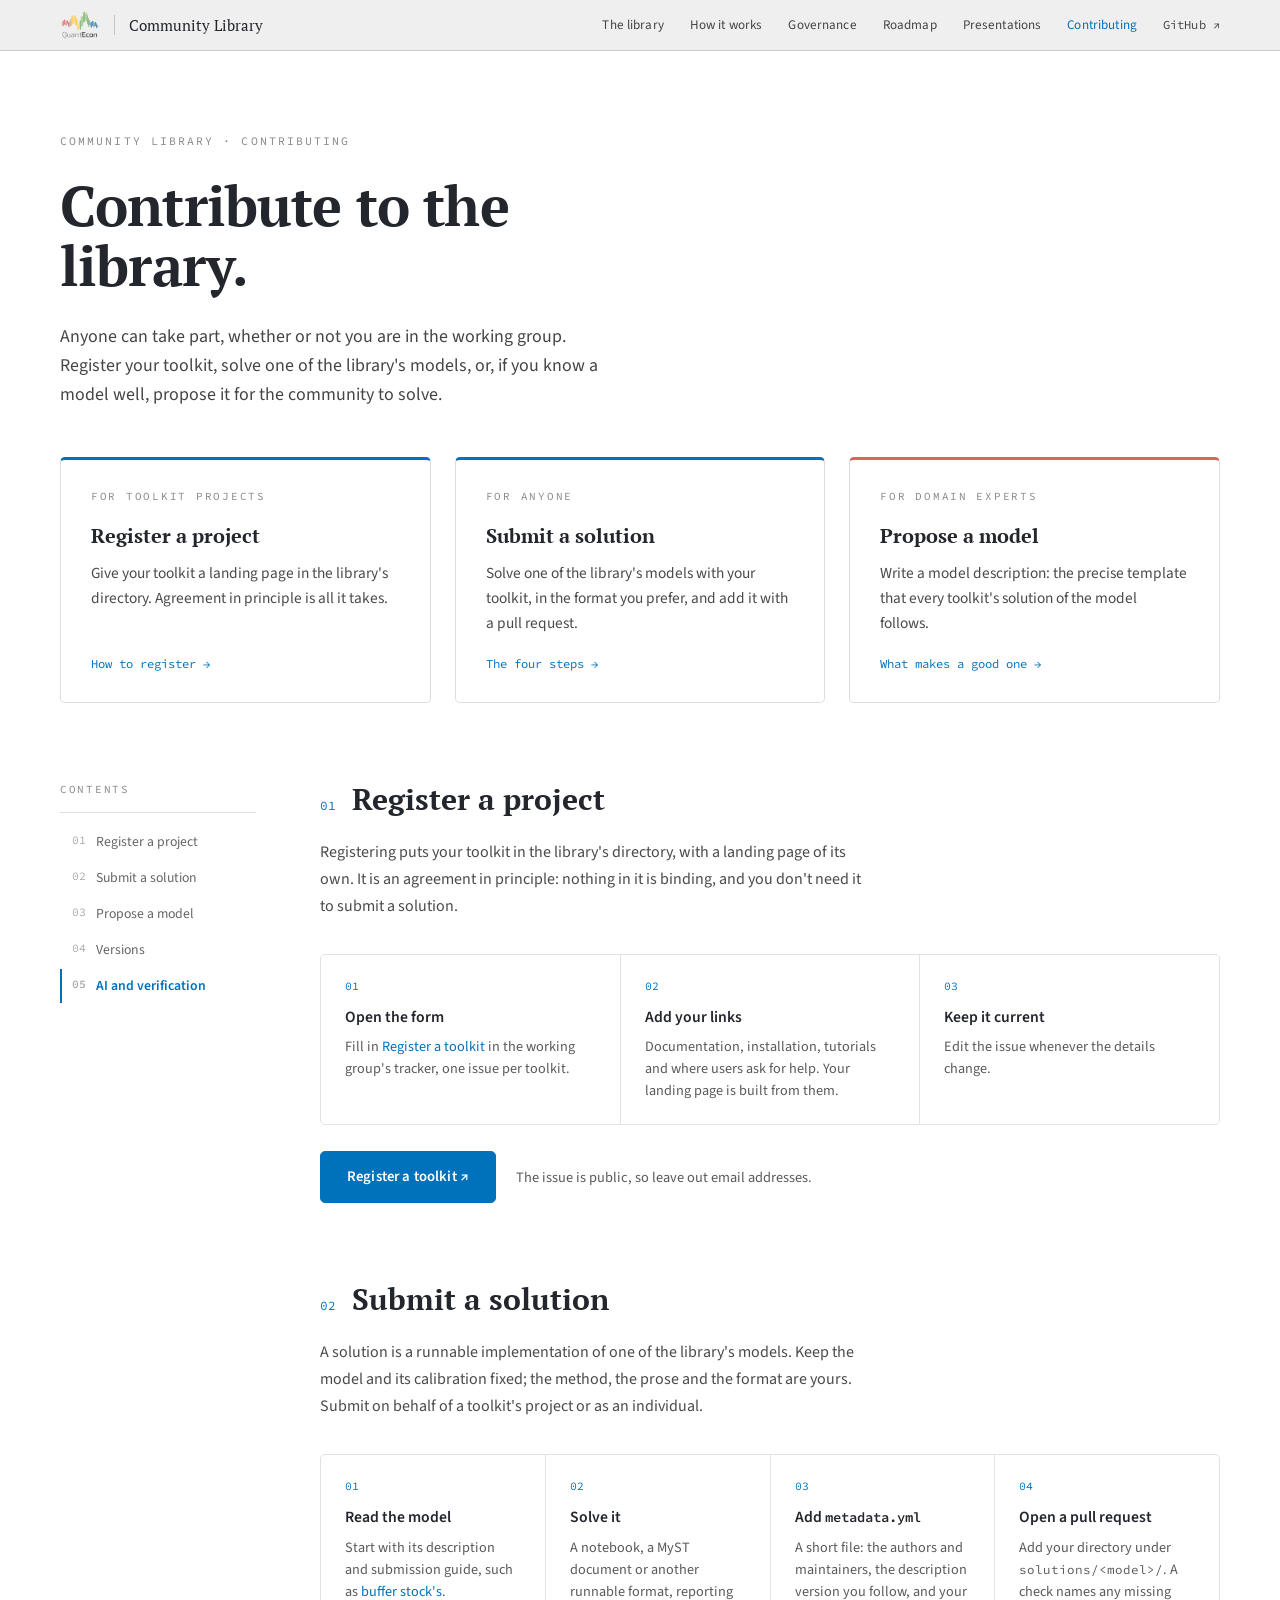
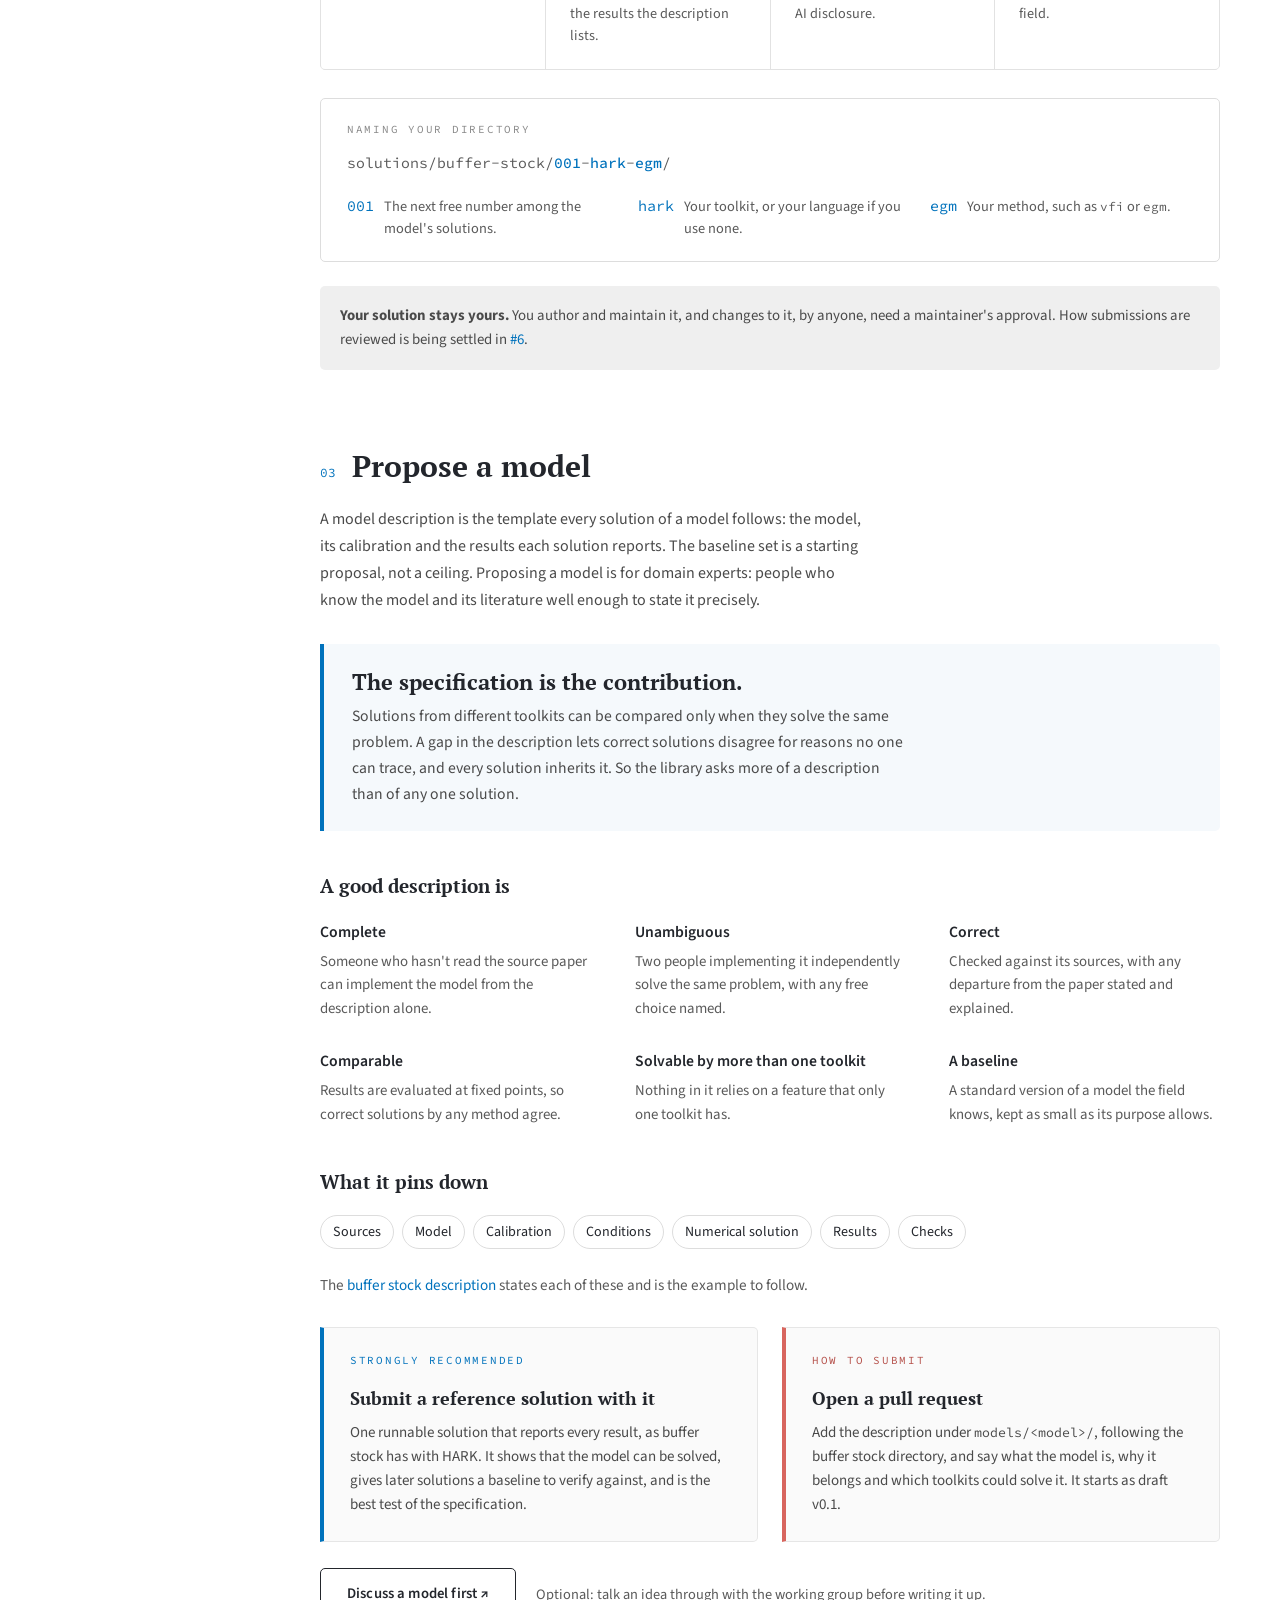
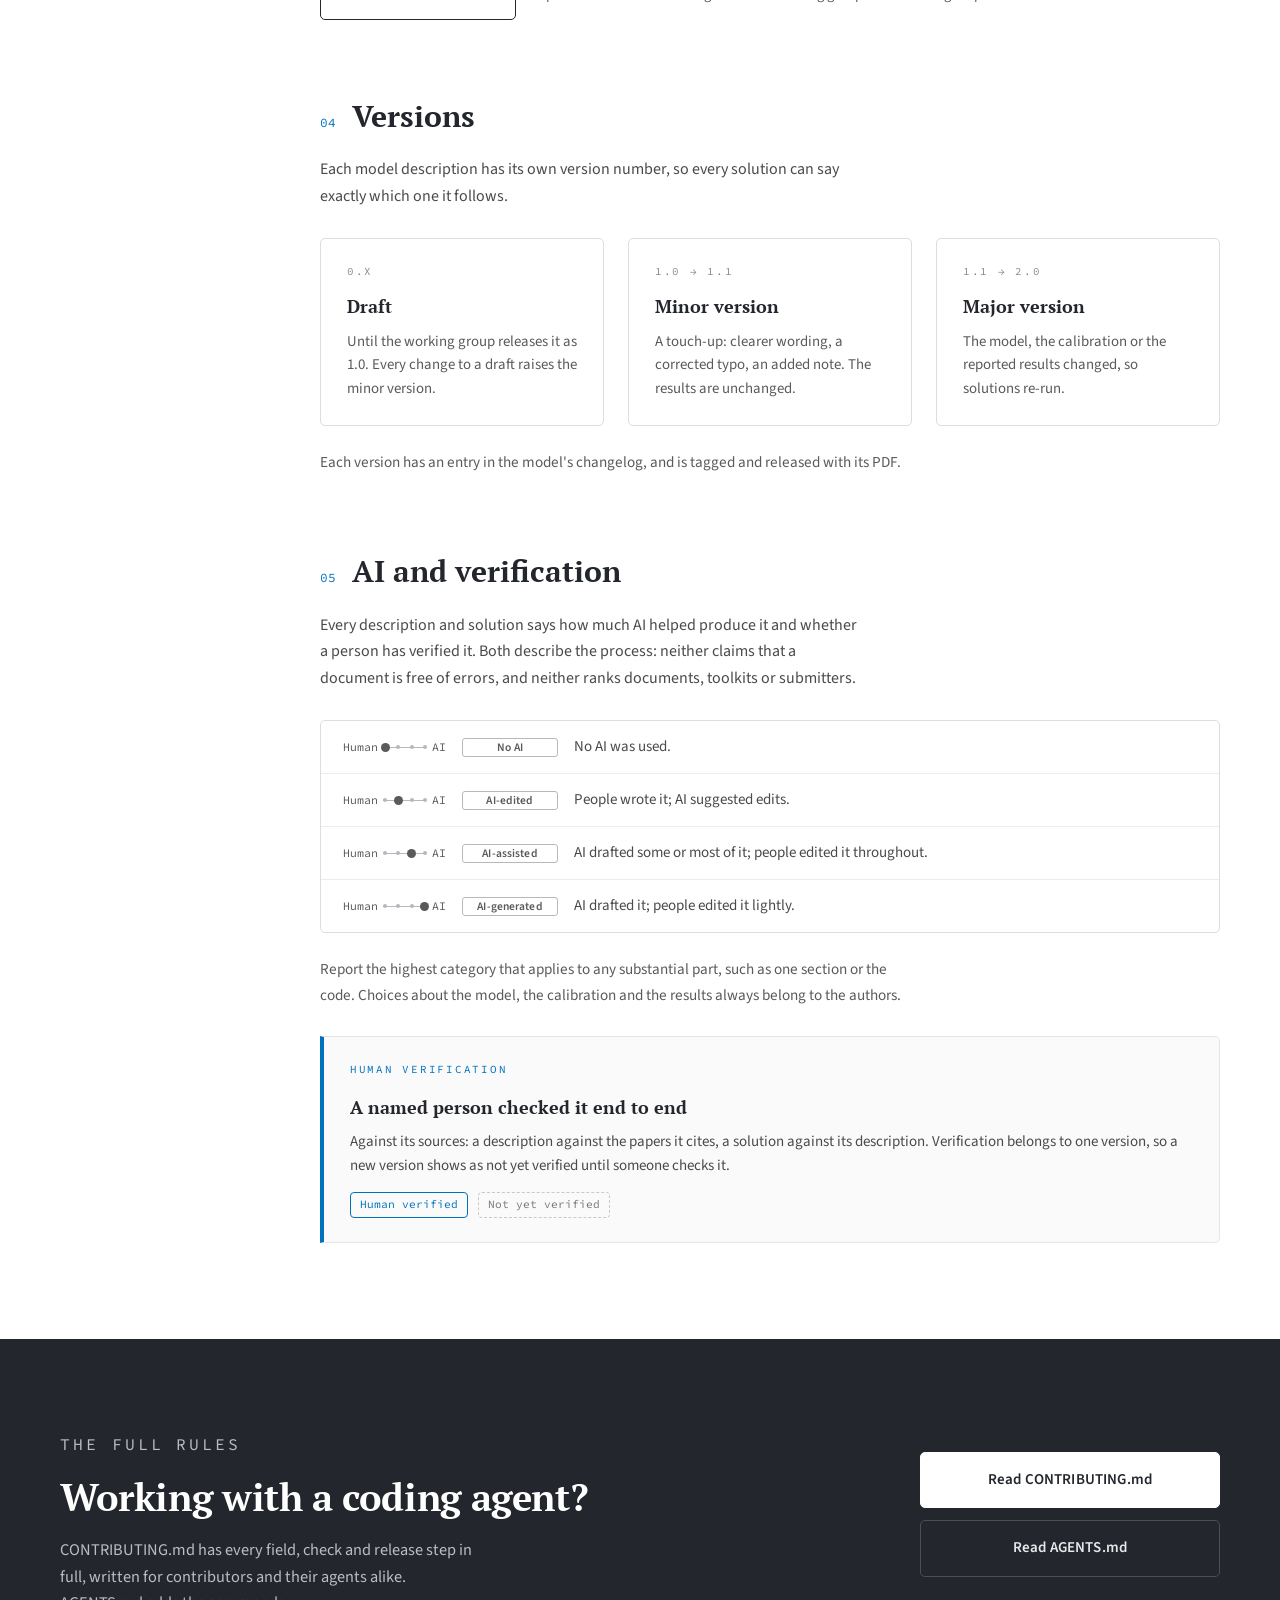
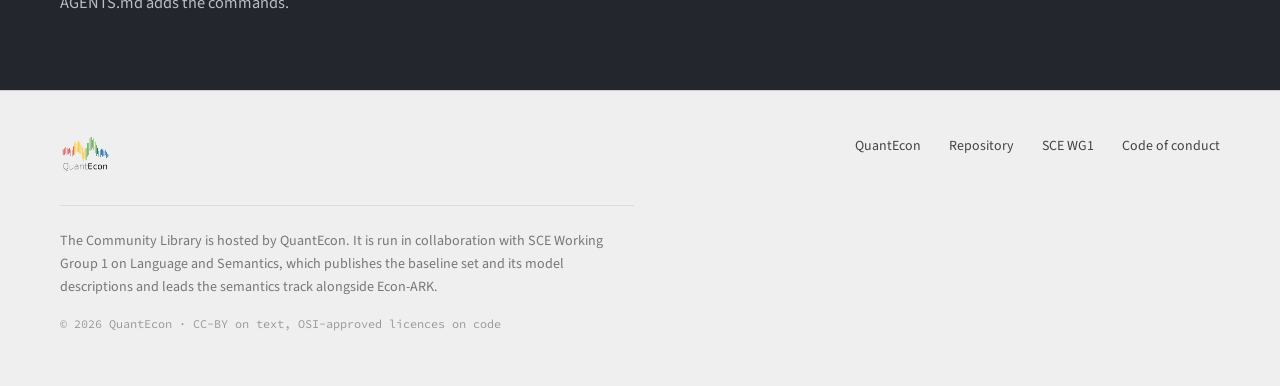
==== commit f99ad3b5: "Address model proposals to domain experts Writing a model description that toolkits can solve and co" ====
--- a/docs/contributing/index.html
+++ b/docs/contributing/index.html
@@ -53,7 +53,7 @@
     <div class="hero-main">
       <p class="hero-eyebrow">Community Library · Contributing</p>
       <h1>Contribute to the library.</h1>
-      <p class="hero-lede">Anyone can take part, whether or not you are in the working group. Register your toolkit, solve one of the library's models, or propose a new model for the community to solve.</p>
+      <p class="hero-lede">Anyone can take part, whether or not you are in the working group. Register your toolkit, solve one of the library's models, or, if you know a model well, propose it for the community to solve.</p>
     </div>
   </div>
 </section>
@@ -75,7 +75,7 @@
         <span class="go">The four steps →</span>
       </a>
       <a class="card is-secondary" href="#propose">
-        <span class="eyebrow">For anyone</span>
+        <span class="eyebrow">For domain experts</span>
         <h3>Propose a model</h3>
         <p>Write a model description: the precise template that every toolkit's solution of the model follows.</p>
         <span class="go">What makes a good one →</span>
@@ -178,7 +178,7 @@
         <span class="n">03</span>
         <h2>Propose a model</h2>
       </div>
-      <p class="section-lede">A model description is the template every solution of a model follows: the model, its calibration and the results each solution reports. The baseline set is a starting proposal, not a ceiling, and anyone can propose a model for it.</p>
+      <p class="section-lede">A model description is the template every solution of a model follows: the model, its calibration and the results each solution reports. The baseline set is a starting proposal, not a ceiling. Proposing a model is for domain experts: people who know the model and its literature well enough to state it precisely.</p>
 
       <blockquote class="principle">
         <p class="principle-head">The specification is the contribution.</p>
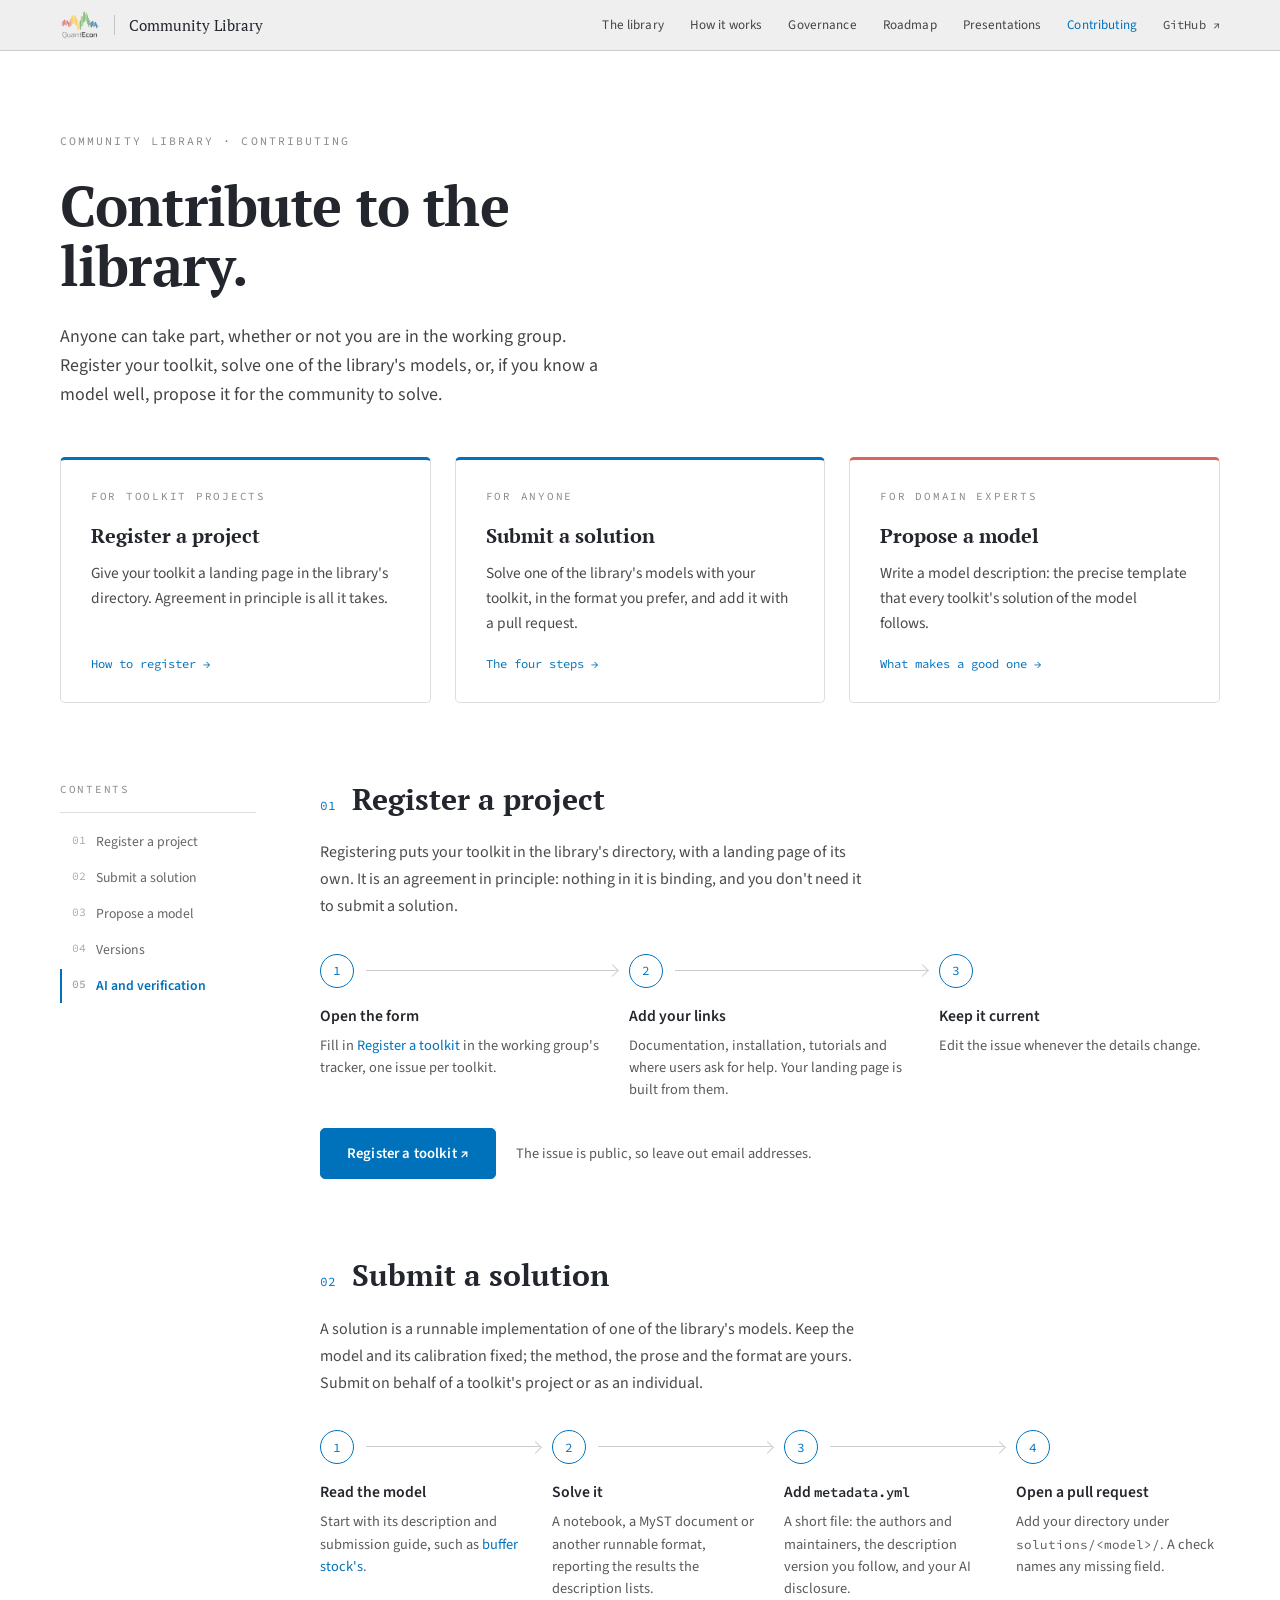
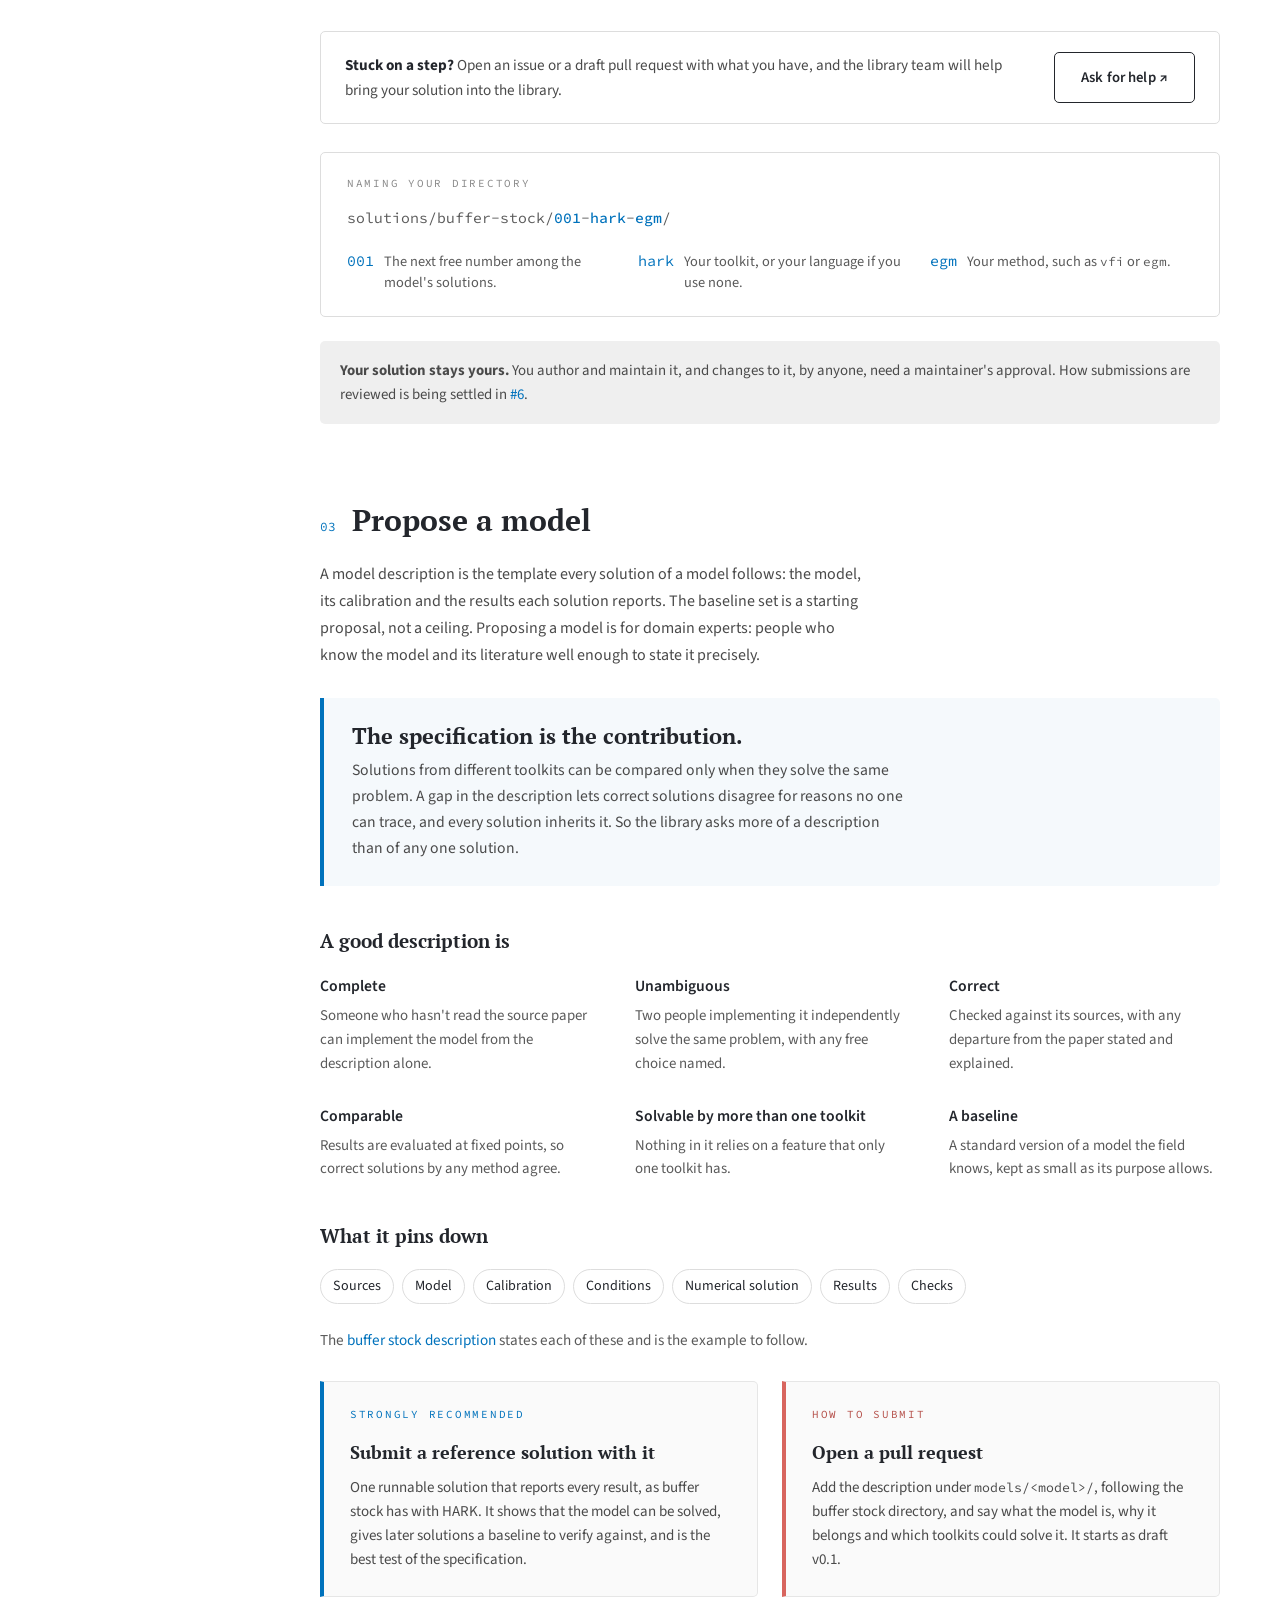
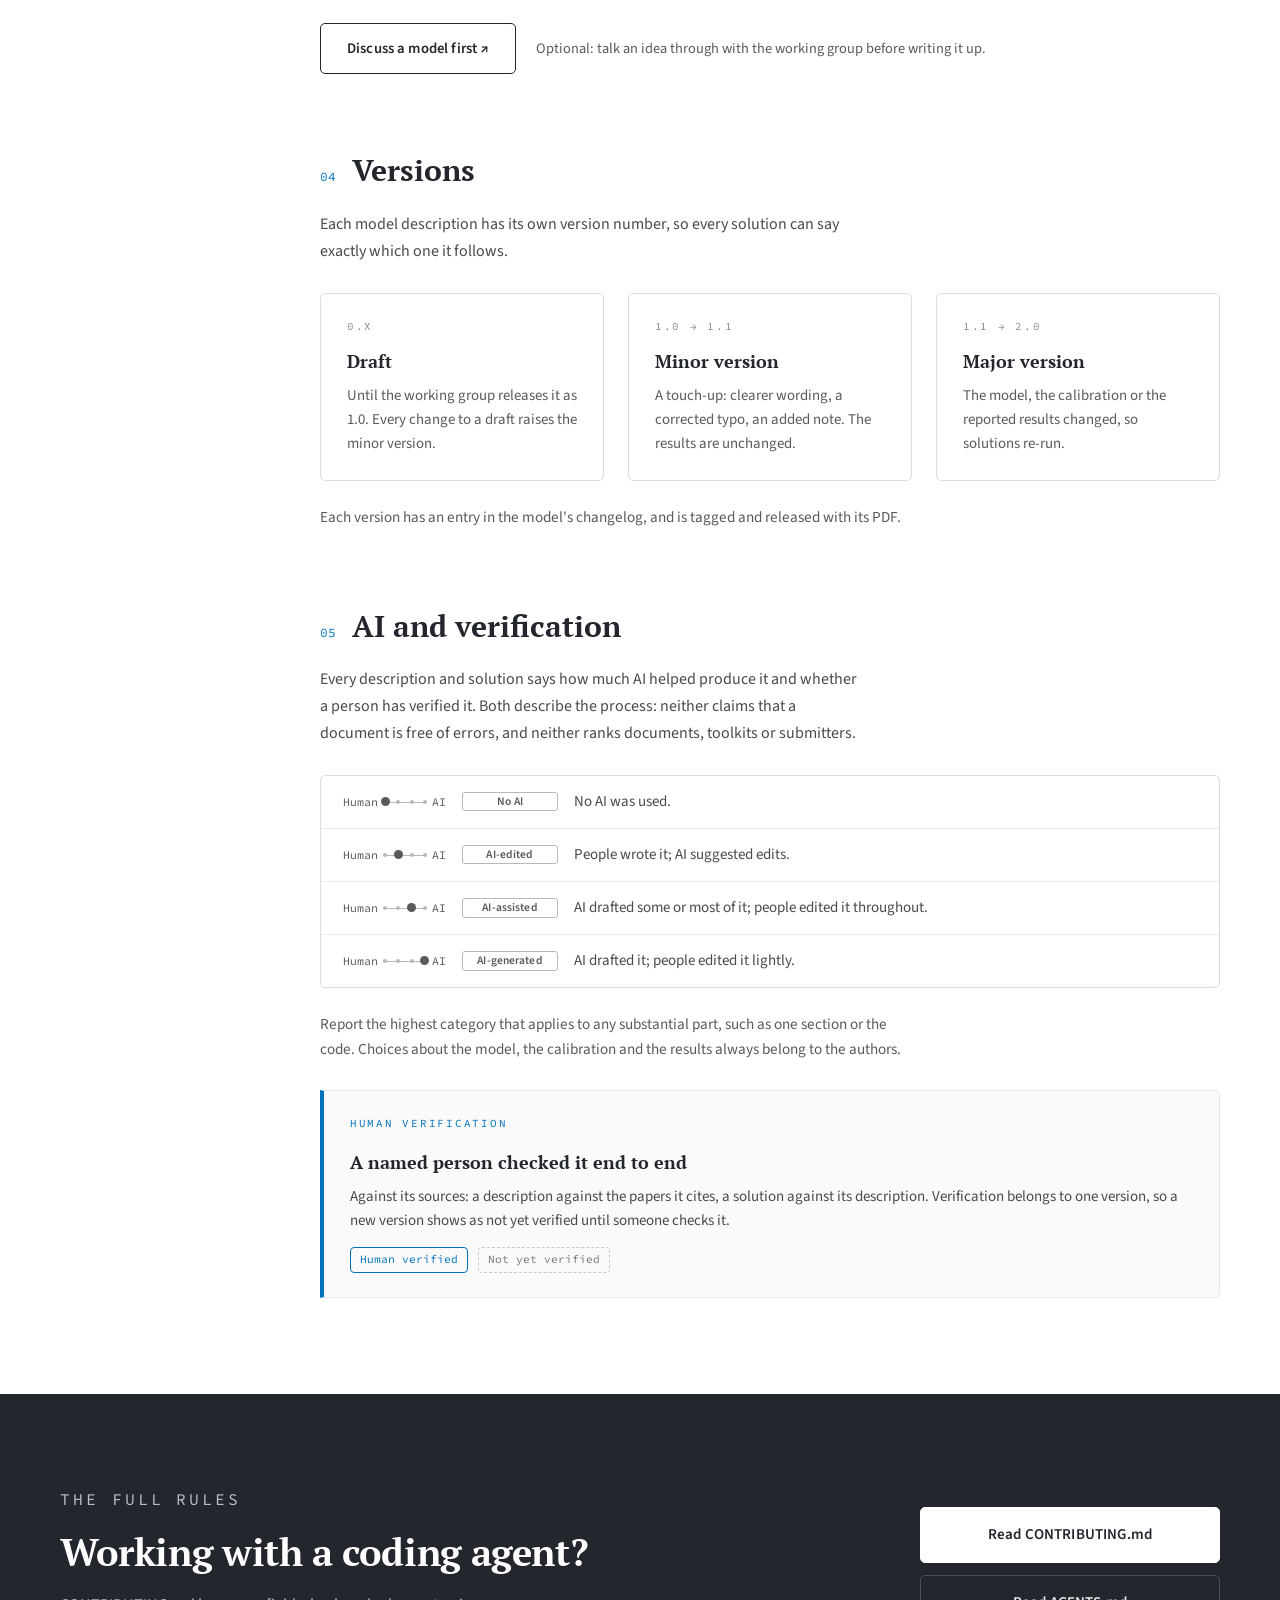
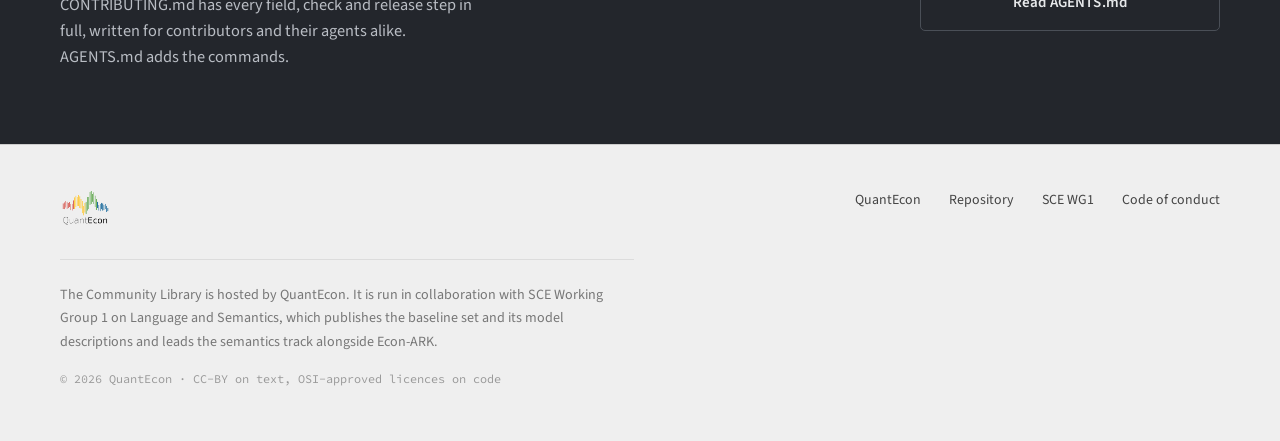
==== commit c06f18dc: "Show the contributing steps as a flow, and offer help with solutions The steps sat in a grid that wr" ====
--- a/docs/contributing/index.html
+++ b/docs/contributing/index.html
@@ -106,23 +106,23 @@
       </div>
       <p class="section-lede">Registering puts your toolkit in the library's directory, with a landing page of its own. It is an agreement in principle: nothing in it is binding, and you don't need it to submit a solution.</p>
 
-      <div class="steps">
-        <div class="step">
-          <span class="n">01</span>
+      <ol class="flow" role="list">
+        <li>
+          <span class="flow-node" aria-hidden="true">1</span>
           <h3>Open the form</h3>
           <p>Fill in <a href="https://github.com/econ-ark/sce-wg-1/issues/new?template=register-toolkit.yml">Register a toolkit</a> in the working group's tracker, one issue per toolkit.</p>
-        </div>
-        <div class="step">
-          <span class="n">02</span>
+        </li>
+        <li>
+          <span class="flow-node" aria-hidden="true">2</span>
           <h3>Add your links</h3>
           <p>Documentation, installation, tutorials and where users ask for help. Your landing page is built from them.</p>
-        </div>
-        <div class="step">
-          <span class="n">03</span>
+        </li>
+        <li>
+          <span class="flow-node" aria-hidden="true">3</span>
           <h3>Keep it current</h3>
           <p>Edit the issue whenever the details change.</p>
-        </div>
-      </div>
+        </li>
+      </ol>
 
       <div class="section-actions">
         <a class="btn btn-solid" href="https://github.com/econ-ark/sce-wg-1/issues/new?template=register-toolkit.yml">Register a toolkit ↗</a>
@@ -137,27 +137,32 @@
       </div>
       <p class="section-lede">A solution is a runnable implementation of one of the library's models. Keep the model and its calibration fixed; the method, the prose and the format are yours. Submit on behalf of a toolkit's project or as an individual.</p>
 
-      <div class="steps">
-        <div class="step">
-          <span class="n">01</span>
+      <ol class="flow" role="list">
+        <li>
+          <span class="flow-node" aria-hidden="true">1</span>
           <h3>Read the model</h3>
           <p>Start with its description and submission guide, such as <a href="../models/buffer-stock/">buffer stock's</a>.</p>
-        </div>
-        <div class="step">
-          <span class="n">02</span>
+        </li>
+        <li>
+          <span class="flow-node" aria-hidden="true">2</span>
           <h3>Solve it</h3>
           <p>A notebook, a MyST document or another runnable format, reporting the results the description lists.</p>
-        </div>
-        <div class="step">
-          <span class="n">03</span>
+        </li>
+        <li>
+          <span class="flow-node" aria-hidden="true">3</span>
           <h3>Add <code>metadata.yml</code></h3>
           <p>A short file: the authors and maintainers, the description version you follow, and your AI disclosure.</p>
-        </div>
-        <div class="step">
-          <span class="n">04</span>
+        </li>
+        <li>
+          <span class="flow-node" aria-hidden="true">4</span>
           <h3>Open a pull request</h3>
           <p>Add your directory under <code>solutions/&lt;model&gt;/</code>. A check names any missing field.</p>
-        </div>
+        </li>
+      </ol>
+
+      <div class="help">
+        <p><strong>Stuck on a step?</strong> Open an issue or a draft pull request with what you have, and the library team will help bring your solution into the library.</p>
+        <a class="btn btn-outline" href="https://github.com/QuantEcon/community-library/issues/new">Ask for help ↗</a>
       </div>
 
       <figure class="anatomy">
--- a/docs/site.css
+++ b/docs/site.css
@@ -1123,7 +1123,7 @@
 }
 .section-actions-note { font-size: .9rem; color: var(--muted); }
 
-.step code, .panel code, .anatomy code { font-family: var(--mono); font-size: .88em; }
+.flow code, .panel code, .anatomy code { font-family: var(--mono); font-size: .88em; }
 
 .panel h3 {
   font-family: var(--serif);
@@ -1133,6 +1133,76 @@
   margin-bottom: 8px;
 }
 .panel p { font-size: .94rem; color: var(--body-soft); line-height: 1.6; }
+
+/* A path's steps as a flow: numbered nodes joined by arrows, left to right,
+   and top to bottom on a phone. */
+.flow {
+  margin: 34px 0 0;
+  padding: 0;
+  list-style: none;
+  display: grid;
+  grid-auto-flow: column;
+  grid-auto-columns: minmax(0, 1fr);
+  gap: 28px;
+}
+.flow li { position: relative; }
+.flow-node {
+  position: relative;
+  z-index: 1;
+  display: grid;
+  place-items: center;
+  width: 34px;
+  height: 34px;
+  margin-bottom: 16px;
+  border: 1.5px solid var(--qe-blue);
+  border-radius: 50%;
+  background: #fff;
+  font-family: var(--mono);
+  font-size: .8rem;
+  color: var(--qe-blue);
+}
+/* The connector runs from this node into the gap, ending in an arrowhead
+   just short of the next node. */
+.flow li:not(:last-child)::after {
+  content: "";
+  position: absolute;
+  top: 16px;
+  left: 46px;
+  right: -16px;
+  border-top: 1.5px solid var(--bar-line);
+}
+.flow li:not(:last-child)::before {
+  content: "";
+  position: absolute;
+  top: 12.5px;
+  right: -16px;
+  width: 8px;
+  height: 8px;
+  border-top: 1.5px solid var(--bar-line);
+  border-right: 1.5px solid var(--bar-line);
+  transform: rotate(45deg);
+}
+.flow h3 {
+  font-size: .98rem;
+  color: var(--ink);
+  font-weight: 600;
+  margin-bottom: 6px;
+}
+.flow p { font-size: .9rem; color: var(--muted); line-height: 1.55; }
+
+/* An offer of help, with the button that takes it. */
+.help {
+  margin-top: 30px;
+  display: flex;
+  flex-wrap: wrap;
+  align-items: center;
+  gap: 16px 28px;
+  padding: 20px 24px;
+  border: 1px solid var(--line);
+  border-radius: 5px;
+}
+.help p { flex: 1 1 320px; font-size: .95rem; color: var(--body-soft); line-height: 1.6; }
+.help strong { color: var(--ink); }
 
 /* A solution's directory name, taken apart. */
 .anatomy {
@@ -1215,6 +1285,15 @@
 @media (max-width: 820px) {
   :root { --gutter: 24px; }
 
+  /* The flow turns to run down the page, the connector now vertical. */
+  .flow { grid-auto-flow: row; gap: 0; }
+  .flow li { padding: 0 0 24px 54px; }
+  .flow li:last-child { padding-bottom: 0; }
+  .flow-node { position: absolute; left: 0; top: 0; margin: 0; }
+  .flow h3 { padding-top: 5px; }
+  .flow li:not(:last-child)::after { top: 42px; bottom: 8px; left: 16.5px; right: auto; border-top: 0; border-left: 1.5px solid var(--bar-line); }
+  .flow li:not(:last-child)::before { top: auto; bottom: 8px; left: 13px; right: auto; transform: rotate(135deg); }
+
   /* The section links live in the contents rail on wide screens and would
      overflow the 50px bar here; the repository link is the one that has no
      other route to it. */
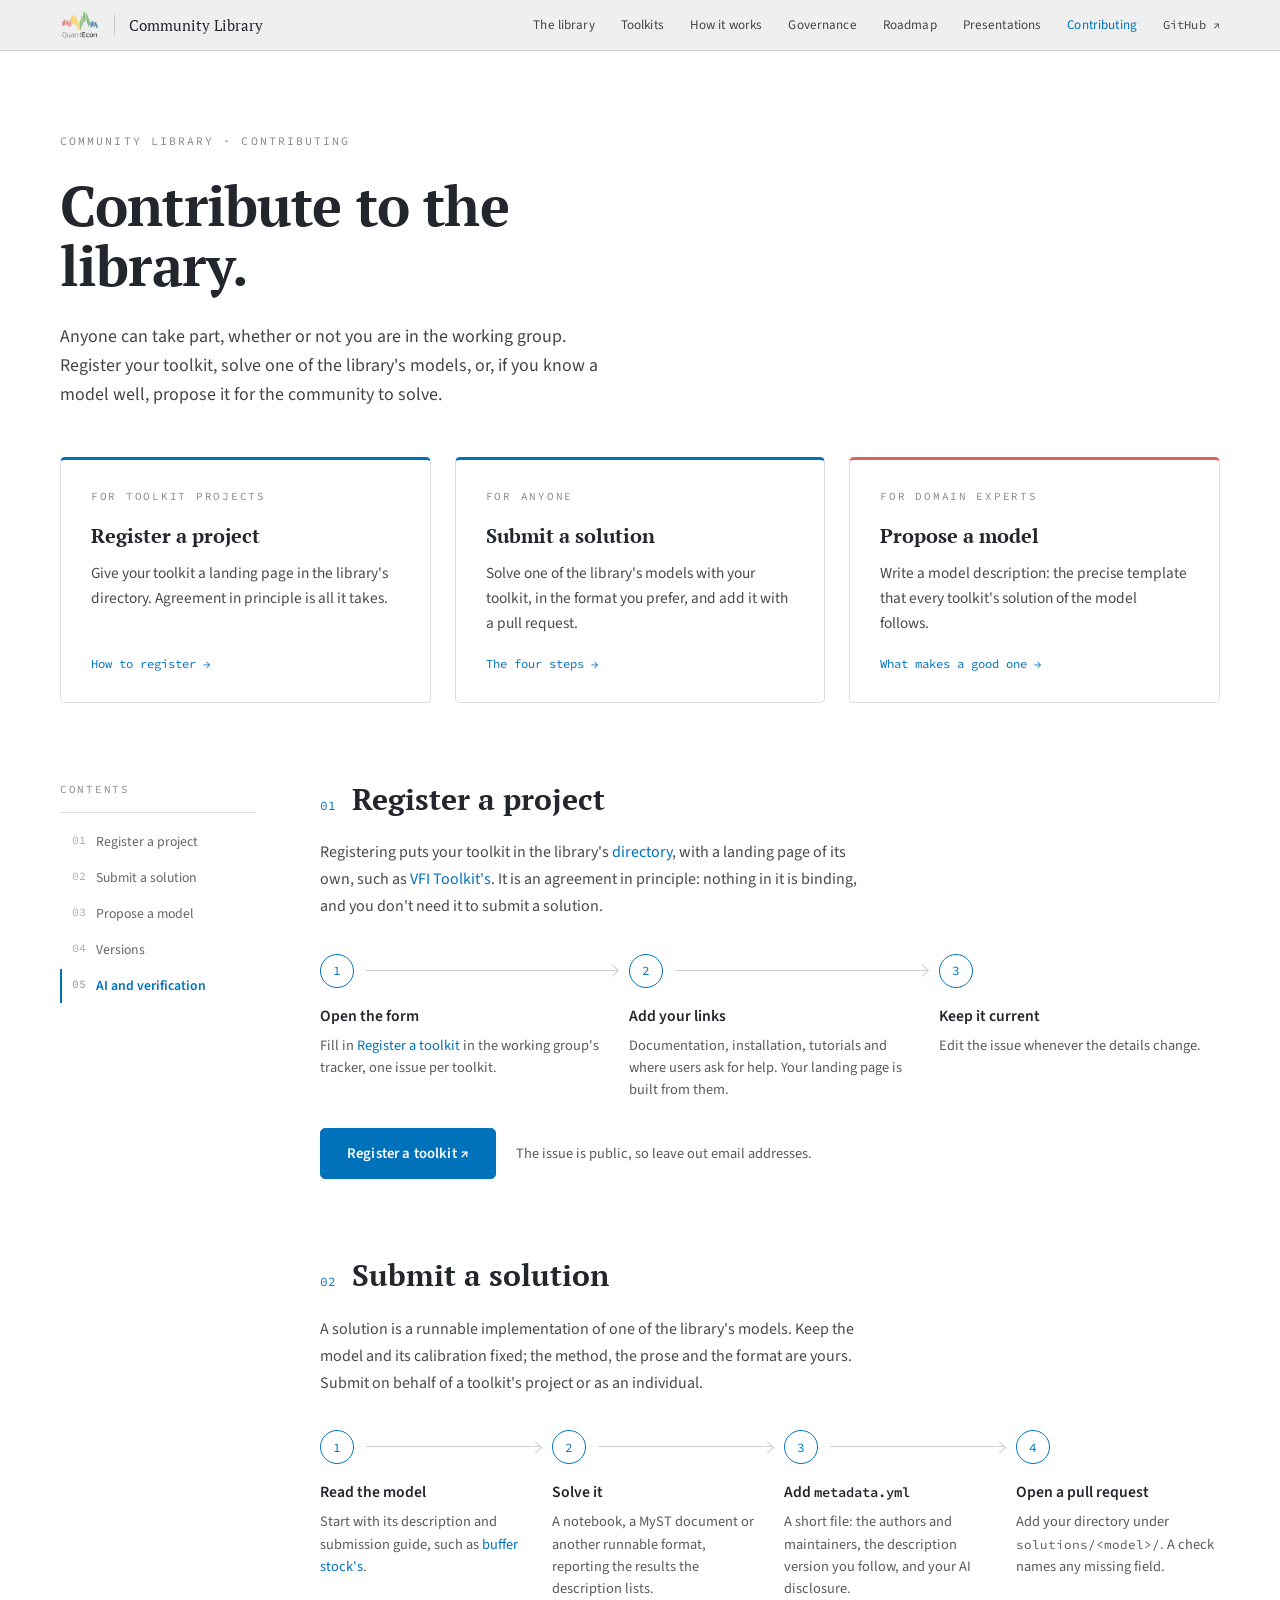
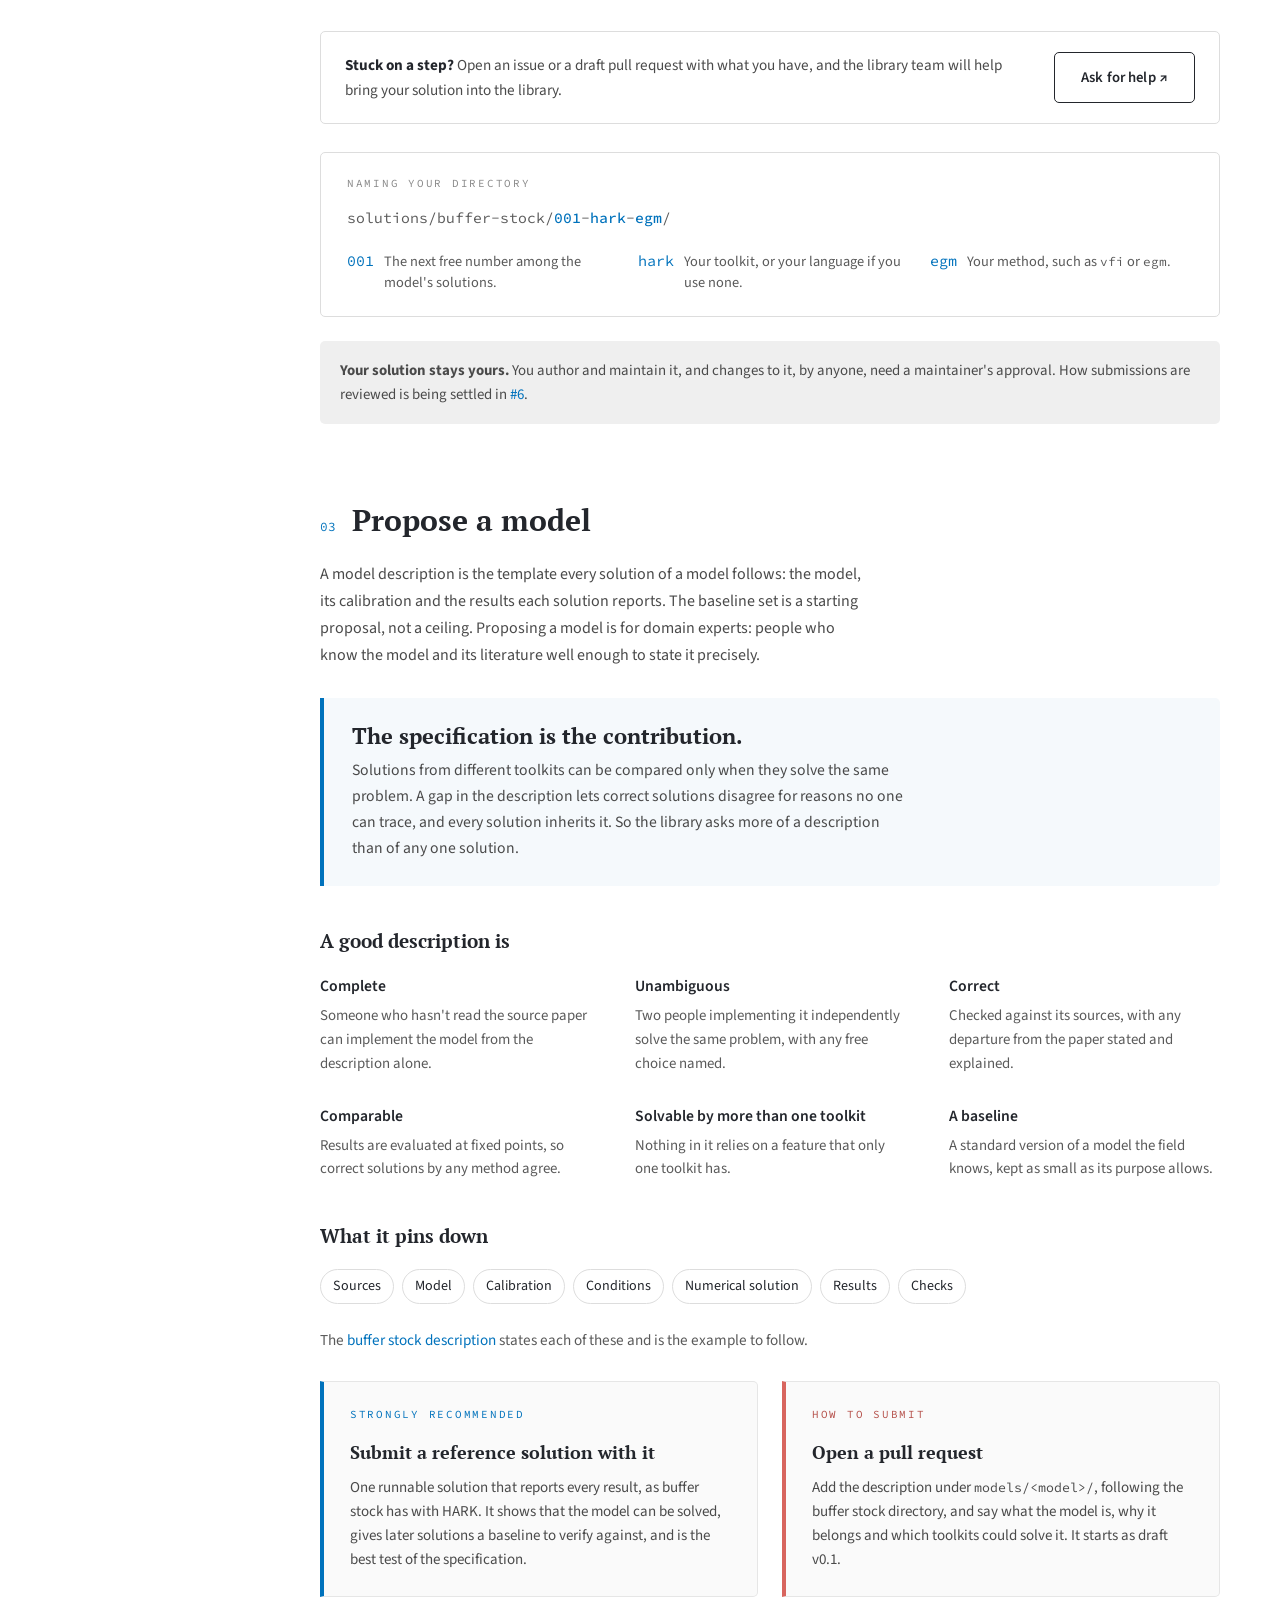
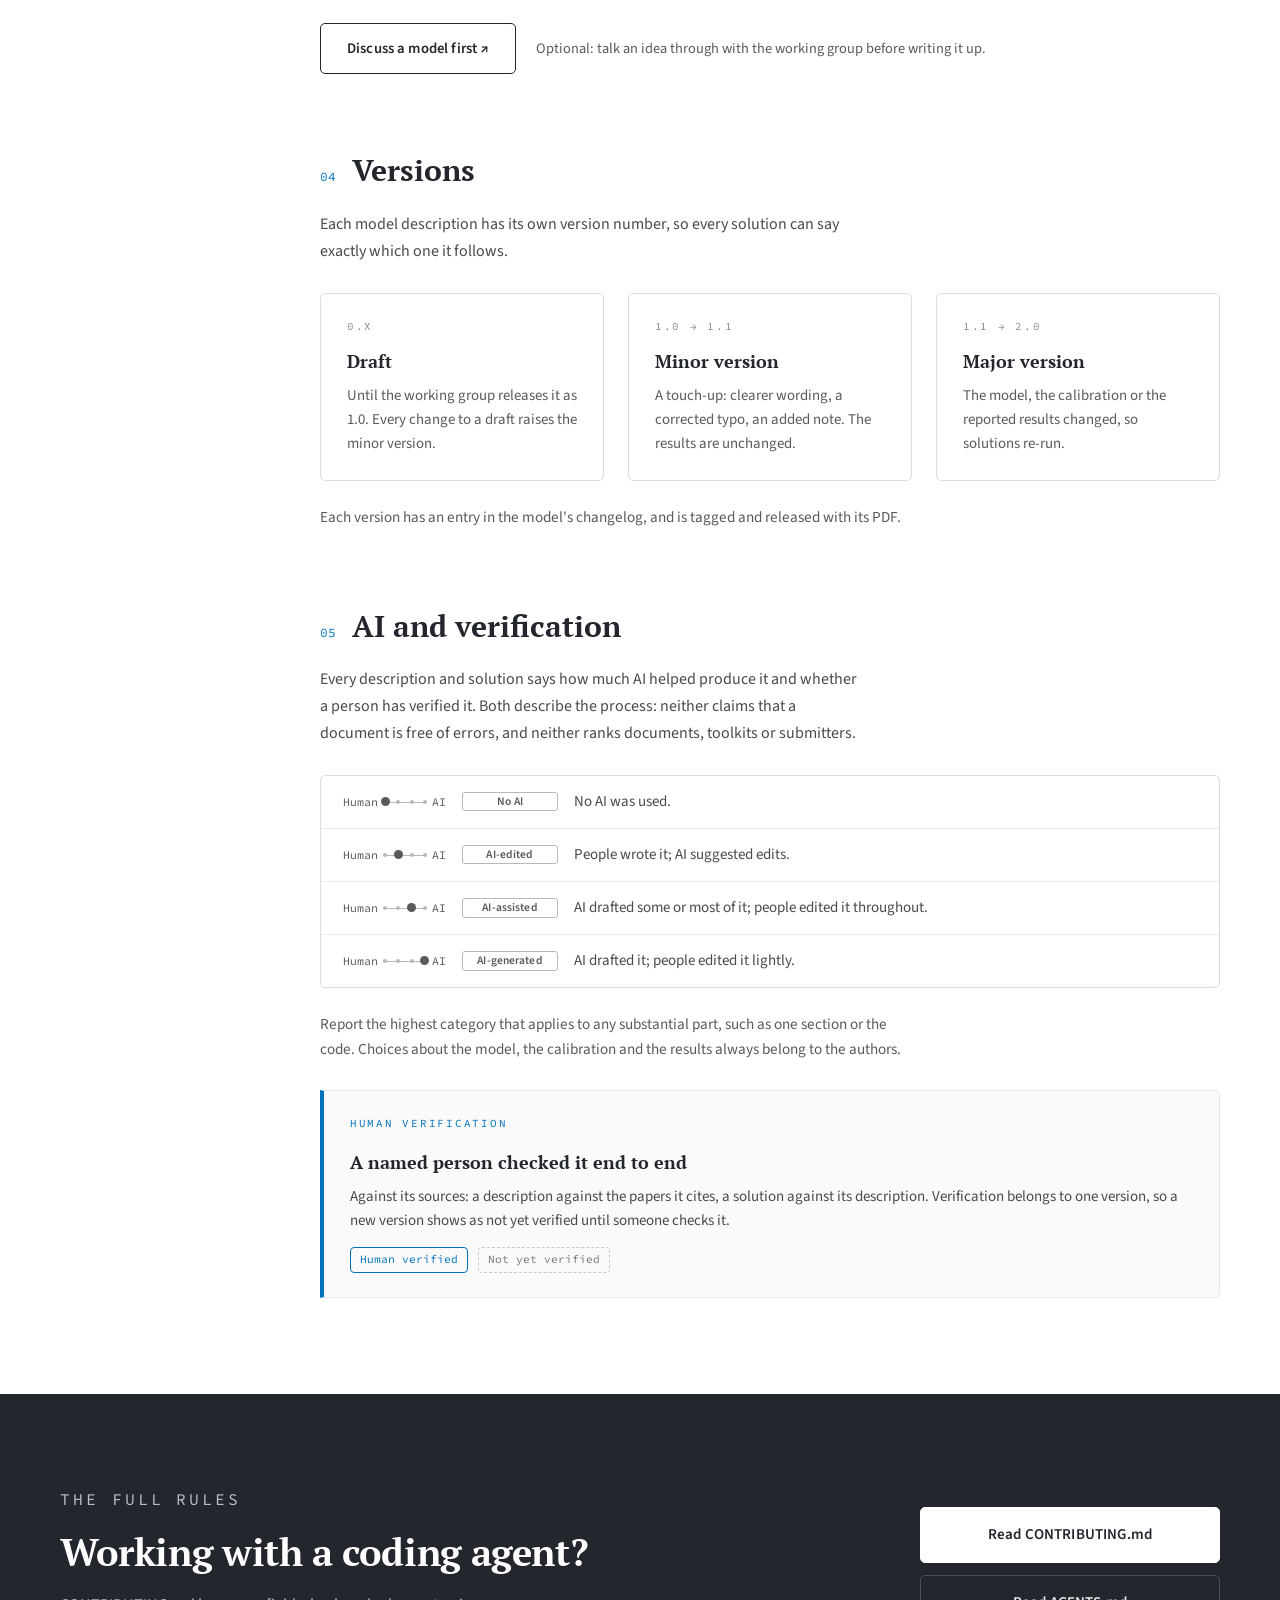
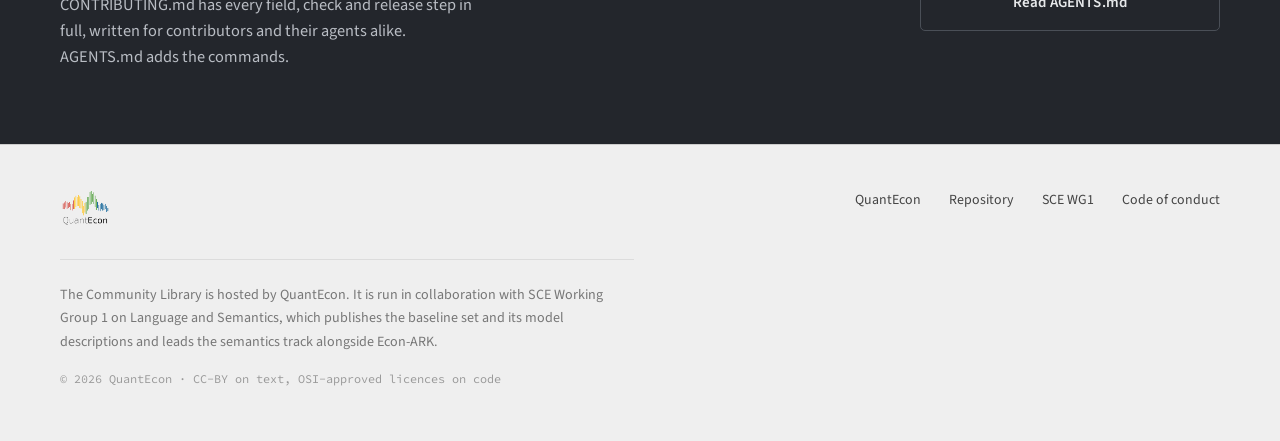
==== commit e7a2b6d8: "Add a toolkit directory, with VFI Toolkit's landing page first Registered projects are promised a la" ====
--- a/docs/contributing/index.html
+++ b/docs/contributing/index.html
@@ -37,6 +37,7 @@
     <nav aria-label="Primary">
       <ul class="topnav">
         <li><a href="../#library">The library</a></li>
+        <li><a href="../toolkits/">Toolkits</a></li>
         <li><a href="../#how">How it works</a></li>
         <li><a href="../#governance">Governance</a></li>
         <li><a href="../#roadmap">Roadmap</a></li>
@@ -104,7 +105,7 @@
         <span class="n">01</span>
         <h2>Register a project</h2>
       </div>
-      <p class="section-lede">Registering puts your toolkit in the library's directory, with a landing page of its own. It is an agreement in principle: nothing in it is binding, and you don't need it to submit a solution.</p>
+      <p class="section-lede">Registering puts your toolkit in the library's <a href="../toolkits/">directory</a>, with a landing page of its own, such as <a href="../toolkits/vfi-toolkit/">VFI Toolkit's</a>. It is an agreement in principle: nothing in it is binding, and you don't need it to submit a solution.</p>
 
       <ol class="flow" role="list">
         <li>
--- a/docs/site.css
+++ b/docs/site.css
@@ -531,6 +531,31 @@
   color: var(--dim);
 }
 .btn-small { padding: 7px 14px; font-size: .84rem; }
+
+/* Models whose descriptions are still to come: one greyed line each, with no
+   slots until there is a description to implement. */
+.models-planned {
+  padding: 10px 26px;
+  line-height: 1.5;
+  background: #fafafa;
+  border-top: 1px solid var(--line);
+  border-bottom: 1px solid var(--line-soft);
+}
+.planned-list li {
+  display: flex;
+  flex-wrap: wrap;
+  align-items: baseline;
+  gap: 2px 14px;
+  padding: 11px 26px;
+}
+.planned-list li + li { border-top: 1px solid var(--line-soft); }
+.planned-list h3 {
+  font-family: var(--serif);
+  font-weight: 700;
+  font-size: 1rem;
+  color: #767676;
+}
+.planned-list .model-class { margin-top: 0; }
 
 .models-cta {
   display: flex;
@@ -1273,6 +1298,228 @@
 
 .verify-states { margin-top: 14px; display: flex; flex-wrap: wrap; gap: 10px; }
 
+/* Toolkit directory -------------------------------------------------------- */
+
+/* docs/toolkits/ lists the toolkits taking part, and each has a page under
+   it, docs/toolkits/<toolkit>/, built from the landing page's parts (the
+   hero and its side card, the facts strip, the rail, panels, steps, the
+   meta grid) plus the few below. AGENTS.md says how to add a page. */
+
+/* A typographic mark stands in for a logo: the library does not reproduce
+   projects' branding, and the pages read the same with or without one. */
+.tk-mark {
+  display: inline-grid;
+  place-items: center;
+  width: 52px;
+  height: 52px;
+  border: 1.5px solid var(--ink);
+  border-radius: 5px;
+  font-family: var(--serif);
+  font-weight: 700;
+  font-size: 1.05rem;
+  letter-spacing: .04em;
+  color: var(--ink);
+  background: #fff;
+}
+
+.hero-eyebrow a { color: inherit; }
+.hero-eyebrow a:hover { color: var(--qe-blue); text-decoration: none; }
+
+/* The at-a-glance card: the host card's shell, with a fact list and links. */
+.tk-card .tk-mark { margin-bottom: 20px; }
+.tk-facts {
+  margin: 14px 0 0;
+  display: flex;
+  flex-direction: column;
+  gap: 10px;
+}
+.tk-facts > div {
+  display: grid;
+  grid-template-columns: 82px 1fr;
+  gap: 12px;
+  font-size: .9rem;
+  line-height: 1.5;
+}
+.tk-facts dt {
+  font-family: var(--mono);
+  font-size: .68rem;
+  letter-spacing: .12em;
+  text-transform: uppercase;
+  color: var(--dim);
+  padding-top: 3px;
+}
+.tk-facts dd { margin: 0; color: var(--body-soft); }
+.tk-facts dd em { font-style: italic; }
+.tk-links { display: flex; flex-direction: column; gap: 8px; font-size: .9rem; }
+.tk-links a::after { content: " ↗"; font-family: var(--mono); font-size: .75em; opacity: .7; }
+
+.tk-intro { margin-top: 34px; }
+
+/* The families of models a toolkit solves: one card each, linking to the
+   project's example, with the horizon as the eyebrow. */
+.tk-models {
+  margin-top: 34px;
+  display: grid;
+  grid-template-columns: repeat(auto-fit, minmax(280px, 1fr));
+  gap: 24px;
+}
+.tk-model {
+  display: flex;
+  flex-direction: column;
+  border: 1px solid var(--line);
+  border-top: 3px solid var(--qe-blue);
+  border-radius: 5px;
+  padding: 24px 26px;
+  color: var(--body-soft);
+  transition: border-color .15s linear;
+}
+.tk-model:visited { color: var(--body-soft); }
+.tk-model:hover { border-color: var(--ink); border-top-color: var(--qe-blue); text-decoration: none; }
+.tk-model .eyebrow { display: block; margin-bottom: 12px; }
+.tk-model h3 {
+  font-family: var(--serif);
+  font-weight: 700;
+  color: var(--ink);
+  font-size: 1.14rem;
+  margin-bottom: 8px;
+}
+.tk-model p { flex: 1; font-size: .93rem; color: var(--muted); line-height: 1.6; }
+.tk-model .go {
+  margin-top: 18px;
+  font-family: var(--mono);
+  font-size: .76rem;
+  color: var(--qe-blue);
+}
+
+/* Capabilities, grouped: the group's name down the left, its chips beside. */
+.tk-caps {
+  margin: 34px 0 0;
+  border-top: 1px solid var(--line);
+}
+.tk-caps > div {
+  display: grid;
+  grid-template-columns: 180px 1fr;
+  gap: 16px 32px;
+  padding: 18px 0;
+  border-bottom: 1px solid var(--line-soft);
+}
+.tk-caps dt {
+  font-size: .98rem;
+  font-weight: 600;
+  color: var(--ink);
+  padding-top: 5px;
+}
+.tk-caps dd { margin: 0; }
+.tk-caps .chips li { font-size: .86rem; }
+
+/* The learning routes: the landing page's steps, each one a link. */
+.tk-learn a.step { color: inherit; transition: background .15s linear; }
+.tk-learn a.step:hover { background: #f5f9fc; text-decoration: none; }
+.tk-learn a.step:hover h3 { color: var(--qe-blue); }
+
+/* The baseline set against the toolkit: one row per model, with the
+   library's reading of the fit as a neutral outlined chip. The chips say
+   what exists, not how good anything is. */
+.tk-fit {
+  margin-top: 30px;
+  border: 1px solid var(--line);
+  border-radius: 5px;
+  overflow: hidden;
+}
+.tk-fit-row {
+  display: grid;
+  grid-template-columns: minmax(200px, 1.1fr) minmax(240px, 2fr) auto;
+  gap: 12px 28px;
+  align-items: start;
+  padding: 18px 26px;
+}
+.tk-fit-row + .tk-fit-row { border-top: 1px solid var(--line-soft); }
+.tk-fit-model h3 {
+  font-family: var(--serif);
+  font-weight: 700;
+  color: var(--ink);
+  font-size: 1.05rem;
+}
+.tk-fit-note { font-size: .92rem; color: var(--muted); line-height: 1.55; }
+.tk-fit-status {
+  justify-self: end;
+  white-space: nowrap;
+  padding: 4px 11px;
+  border: 1px solid #c9c9c9;
+  border-radius: 4px;
+  font-family: var(--mono);
+  font-size: .7rem;
+  color: #777;
+}
+.tk-fit-status.is-open { border-style: dashed; }
+.tk-fit-status.is-example { border-color: var(--qe-blue); color: var(--qe-blue); }
+.tk-fit-status.is-possible { border-color: var(--ink); color: var(--ink); }
+
+/* The directory page: one entry per toolkit. */
+.tk-directory { padding: 56px 0 96px; }
+.tk-directory-head {
+  display: flex;
+  justify-content: space-between;
+  gap: 20px;
+  padding-bottom: 14px;
+  border-bottom: 1px solid var(--line);
+}
+.tk-cards { display: flex; flex-direction: column; gap: 16px; margin-top: 24px; }
+.tk-entry {
+  display: flex;
+  gap: 28px;
+  align-items: flex-start;
+  flex-wrap: wrap;
+  padding: 26px 28px;
+  border: 1px solid var(--line);
+  border-radius: 5px;
+  color: var(--body-soft);
+  transition: border-color .15s linear;
+}
+.tk-entry:visited { color: var(--body-soft); }
+.tk-entry:hover { border-color: var(--ink); text-decoration: none; }
+.tk-entry .tk-mark { flex-shrink: 0; }
+.tk-entry-body { flex: 1 1 360px; min-width: 0; }
+.tk-entry-head {
+  display: flex;
+  flex-wrap: wrap;
+  align-items: baseline;
+  gap: 4px 16px;
+  margin-bottom: 8px;
+}
+.tk-entry h2 {
+  font-family: var(--serif);
+  font-weight: 700;
+  color: var(--ink);
+  font-size: 1.4rem;
+}
+.tk-lang { font-family: var(--mono); font-size: .72rem; color: var(--dim); letter-spacing: .04em; }
+.tk-entry p { font-size: .96rem; line-height: 1.6; max-width: 64ch; }
+.tk-entry-tags { display: flex; flex-wrap: wrap; gap: 8px; margin-top: 14px; }
+.tk-entry-tags span {
+  padding: 3px 10px;
+  border: 1px solid var(--line);
+  border-radius: 999px;
+  font-size: .8rem;
+  color: var(--muted);
+}
+.tk-entry .go {
+  align-self: center;
+  font-family: var(--mono);
+  font-size: .76rem;
+  color: var(--qe-blue);
+}
+.tk-directory .help { margin-top: 40px; }
+.tk-directory .footnote { margin-top: 20px; }
+
+@media (max-width: 820px) {
+  .tk-facts > div { grid-template-columns: 1fr; gap: 2px; }
+  .tk-caps > div { grid-template-columns: 1fr; gap: 10px; }
+  .tk-fit-row { grid-template-columns: 1fr; gap: 8px; }
+  .tk-fit-status { justify-self: start; }
+  .tk-directory { padding: 40px 0 72px; }
+}
+
 /* Responsive --------------------------------------------------------------- */
 
 /* Below this the contents rail and the main column can no longer share a row
